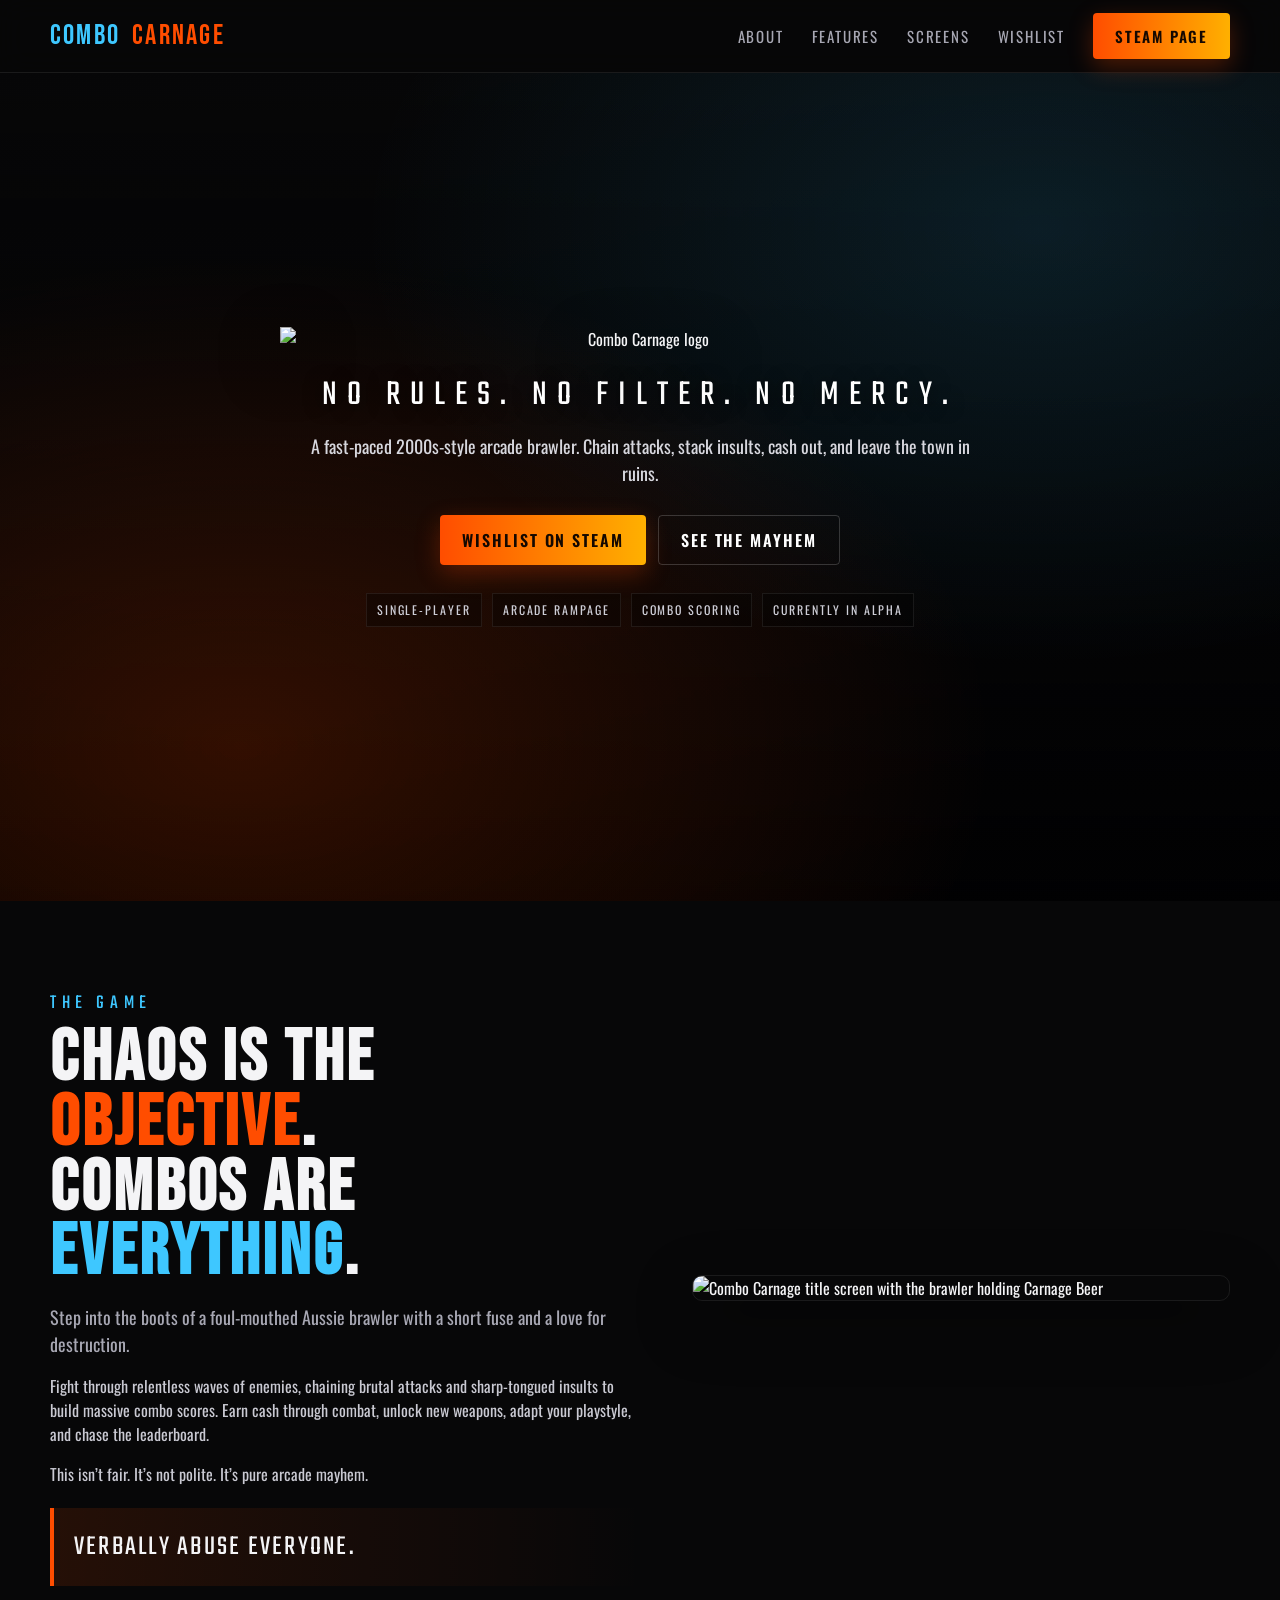
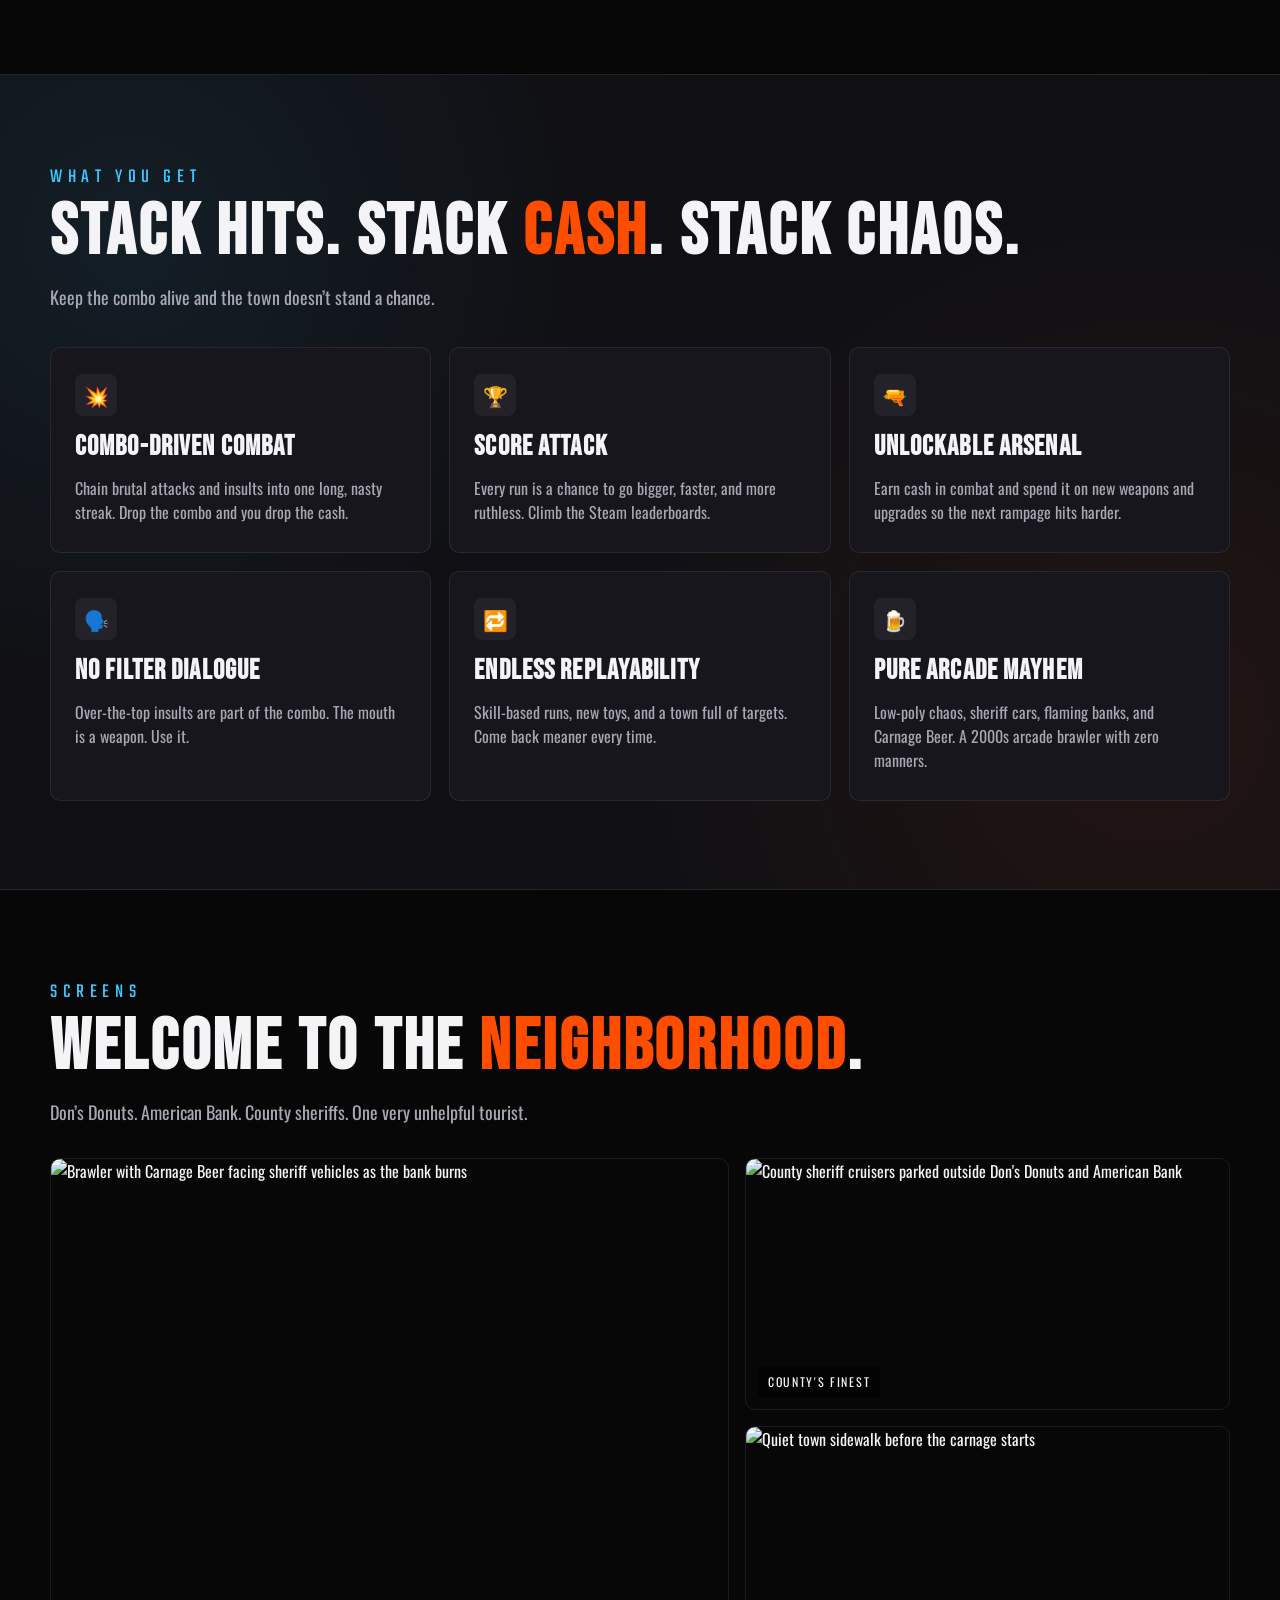
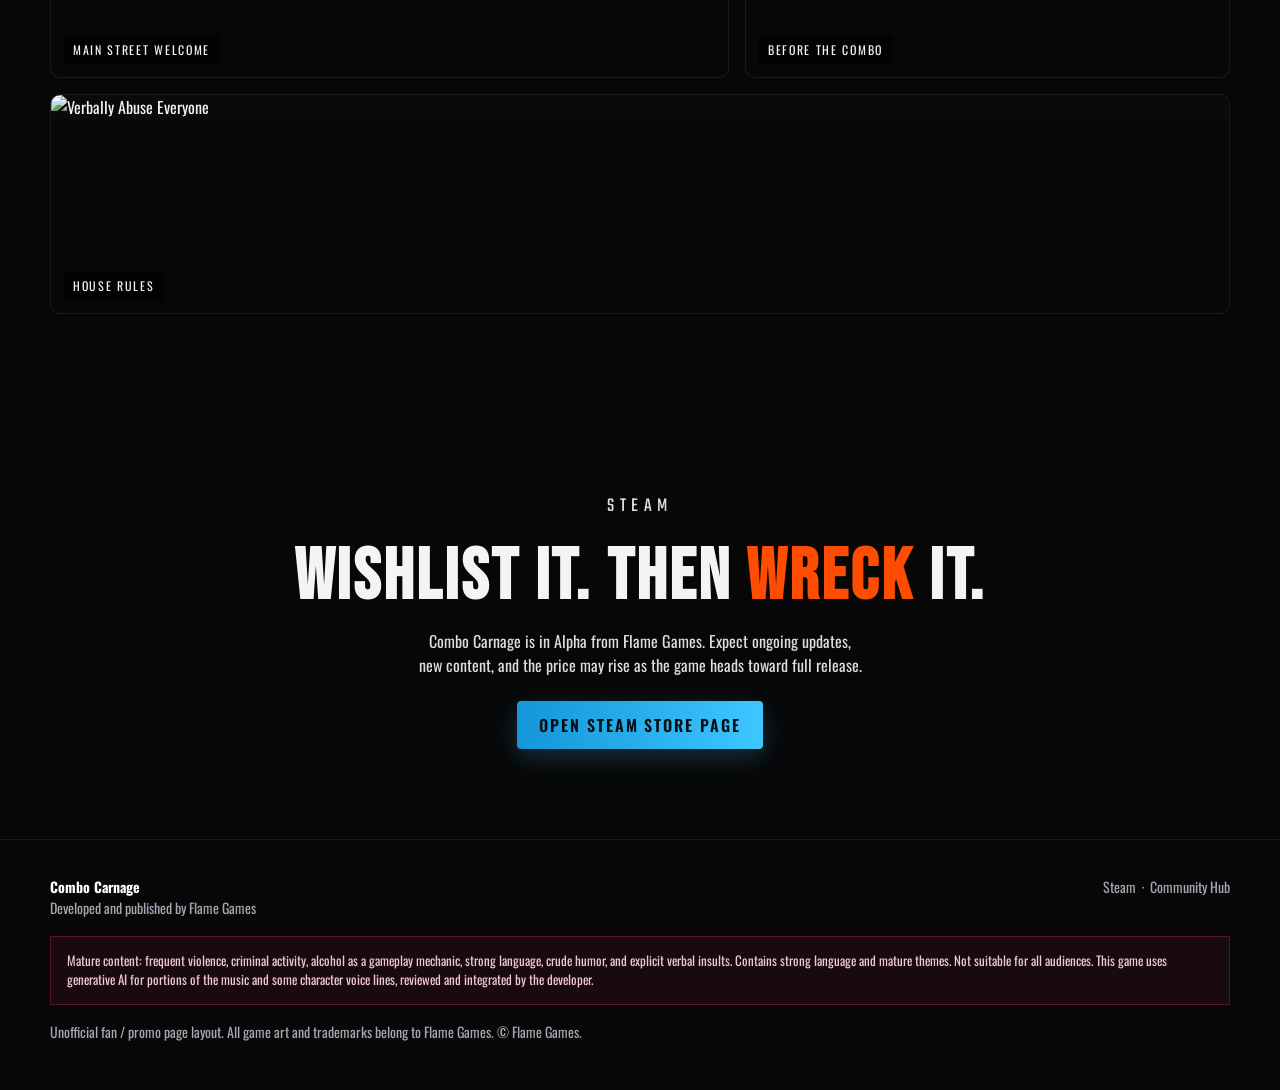
==== index.html @ 20b8515c "Rename safa.html to index.html" ====
<!DOCTYPE html>
<html lang="en">
<head>
  <meta charset="UTF-8" />
  <meta name="viewport" content="width=device-width, initial-scale=1.0" />
  <title>Combo Carnage — No Rules. No Filter. No Mercy.</title>
  <meta name="description" content="Combo Carnage is a fast-paced single-player arcade rampage. Chain brutal attacks and sharp-tongued insults, stack combos, unlock weapons, and dominate the leaderboard. Coming to Steam." />
  <link rel="icon" href="images/logo.png" />
  <link rel="preconnect" href="https://fonts.googleapis.com" />
  <link rel="preconnect" href="https://fonts.gstatic.com" crossorigin />
  <link href="https://fonts.googleapis.com/css2?family=Bebas+Neue&family=Oswald:wght@400;500;600;700&family=Teko:wght@400;500;600;700&display=swap" rel="stylesheet" />
  <style>
    :root {
      --bg: #070708;
      --bg-2: #101014;
      --panel: #16161c;
      --ice: #3ec7ff;
      --ice-2: #7adfff;
      --fire: #ff4d00;
      --fire-2: #ffb000;
      --pink: #ff2d7a;
      --text: #f4f4f6;
      --muted: #a7a7b3;
      --line: rgba(255,255,255,.08);
      --shadow: 0 20px 60px rgba(0,0,0,.45);
    }

    * { box-sizing: border-box; margin: 0; padding: 0; }
    html { scroll-behavior: smooth; }
    body {
      font-family: "Oswald", system-ui, sans-serif;
      background: var(--bg);
      color: var(--text);
      line-height: 1.5;
      overflow-x: hidden;
    }

    img { max-width: 100%; display: block; }
    a { color: inherit; text-decoration: none; }

    .wrap {
      width: min(1180px, calc(100% - 40px));
      margin: 0 auto;
    }

    /* NAV */
    header.nav {
      position: sticky;
      top: 0;
      z-index: 50;
      backdrop-filter: blur(14px);
      background: rgba(7,7,8,.72);
      border-bottom: 1px solid var(--line);
    }
    .nav-inner {
      display: flex;
      align-items: center;
      justify-content: space-between;
      height: 72px;
    }
    .brand {
      display: flex;
      align-items: center;
      gap: 12px;
      font-family: "Bebas Neue", sans-serif;
      letter-spacing: .08em;
      font-size: 28px;
    }
    .brand span.combo { color: var(--ice); }
    .brand span.carnage { color: var(--fire); }
    .nav-links {
      display: flex;
      align-items: center;
      gap: 28px;
      font-size: 15px;
      letter-spacing: .12em;
      text-transform: uppercase;
      color: var(--muted);
    }
    .nav-links a:hover { color: #fff; }
    .btn {
      display: inline-flex;
      align-items: center;
      justify-content: center;
      gap: 8px;
      padding: 12px 22px;
      border: 0;
      cursor: pointer;
      font-family: "Oswald", sans-serif;
      font-weight: 600;
      letter-spacing: .12em;
      text-transform: uppercase;
      border-radius: 4px;
      transition: transform .15s ease, filter .15s ease, box-shadow .15s ease;
    }
    .btn:hover { transform: translateY(-1px); filter: brightness(1.08); }
    .btn-fire {
      background: linear-gradient(90deg, var(--fire), var(--fire-2));
      color: #140800;
      box-shadow: 0 8px 24px rgba(255,77,0,.28);
    }
    .btn-ice {
      background: linear-gradient(90deg, #1496d8, var(--ice));
      color: #031018;
      box-shadow: 0 8px 24px rgba(62,199,255,.22);
    }
    .btn-ghost {
      background: transparent;
      color: #fff;
      border: 1px solid rgba(255,255,255,.18);
    }

    /* HERO */
    .hero {
      position: relative;
      min-height: calc(100vh - 72px);
      display: grid;
      place-items: center;
      overflow: hidden;
    }
    .hero-bg {
      position: absolute;
      inset: 0;
      background:
        linear-gradient(180deg, rgba(7,7,8,.15) 0%, rgba(7,7,8,.55) 55%, #070708 100%),
        url("images/hero-action.jpg") center/cover no-repeat;
      filter: saturate(1.05) contrast(1.05);
      transform: scale(1.04);
    }
    .hero-bg::after {
      content: "";
      position: absolute;
      inset: 0;
      background:
        radial-gradient(ellipse at 20% 80%, rgba(255,77,0,.18), transparent 50%),
        radial-gradient(ellipse at 80% 20%, rgba(62,199,255,.12), transparent 45%);
    }
    .hero-content {
      position: relative;
      z-index: 2;
      text-align: center;
      padding: 80px 0 100px;
    }
    .logo {
      width: min(720px, 92vw);
      margin: 0 auto 18px;
      filter: drop-shadow(0 18px 30px rgba(0,0,0,.65));
    }
    .tagline {
      font-family: "Teko", sans-serif;
      font-size: clamp(22px, 3.4vw, 36px);
      letter-spacing: .28em;
      text-transform: uppercase;
      color: #fff;
      text-shadow: 0 2px 18px rgba(0,0,0,.7);
      margin-bottom: 10px;
    }
    .sub {
      color: #d7d7de;
      max-width: 680px;
      margin: 0 auto 28px;
      font-size: 18px;
    }
    .hero-cta { display: flex; justify-content: center; gap: 12px; flex-wrap: wrap; }
    .badge-row {
      margin-top: 28px;
      display: flex;
      justify-content: center;
      gap: 10px;
      flex-wrap: wrap;
    }
    .badge {
      font-size: 12px;
      letter-spacing: .16em;
      text-transform: uppercase;
      padding: 7px 10px;
      border: 1px solid var(--line);
      background: rgba(0,0,0,.35);
      color: #cfcfd8;
    }

    /* SECTIONS */
    section { padding: 88px 0; }
    .kicker {
      font-family: "Teko", sans-serif;
      letter-spacing: .28em;
      text-transform: uppercase;
      color: var(--ice);
      font-size: 20px;
      margin-bottom: 8px;
    }
    h2 {
      font-family: "Bebas Neue", sans-serif;
      font-size: clamp(40px, 6vw, 72px);
      line-height: .9;
      letter-spacing: .04em;
      margin-bottom: 18px;
    }
    h2 .fire { color: var(--fire); }
    h2 .ice { color: var(--ice); }
    p.lead { color: var(--muted); max-width: 62ch; font-size: 18px; }

    .about-grid {
      display: grid;
      grid-template-columns: 1.05fr .95fr;
      gap: 48px;
      align-items: center;
    }
    .about-copy p + p { margin-top: 16px; color: #c9c9d2; }
    .quote {
      margin-top: 22px;
      padding: 18px 20px;
      border-left: 4px solid var(--fire);
      background: linear-gradient(90deg, rgba(255,77,0,.12), transparent);
      font-family: "Teko", sans-serif;
      font-size: 28px;
      letter-spacing: .08em;
      text-transform: uppercase;
    }
    .shot {
      border-radius: 10px;
      overflow: hidden;
      box-shadow: var(--shadow);
      border: 1px solid var(--line);
    }
    .shot img { width: 100%; height: 100%; object-fit: cover; }

    .features {
      background:
        radial-gradient(circle at 10% 20%, rgba(62,199,255,.08), transparent 35%),
        radial-gradient(circle at 90% 80%, rgba(255,77,0,.08), transparent 40%),
        var(--bg-2);
      border-top: 1px solid var(--line);
      border-bottom: 1px solid var(--line);
    }
    .feat-grid {
      display: grid;
      grid-template-columns: repeat(3, 1fr);
      gap: 18px;
      margin-top: 36px;
    }
    .card {
      background: var(--panel);
      border: 1px solid var(--line);
      padding: 26px 24px 28px;
      border-radius: 10px;
      min-height: 190px;
    }
    .card h3 {
      font-family: "Bebas Neue", sans-serif;
      font-size: 28px;
      letter-spacing: .04em;
      margin: 10px 0 8px;
    }
    .card p { color: var(--muted); }
    .icon {
      width: 42px; height: 42px;
      display: grid; place-items: center;
      border-radius: 8px;
      font-size: 20px;
      background: rgba(255,255,255,.05);
    }

    .gallery-grid {
      display: grid;
      grid-template-columns: 1.4fr 1fr;
      grid-template-rows: auto auto;
      gap: 16px;
      margin-top: 32px;
    }
    .g-item {
      position: relative;
      overflow: hidden;
      border-radius: 10px;
      border: 1px solid var(--line);
      cursor: zoom-in;
      min-height: 240px;
    }
    .g-item img {
      width: 100%; height: 100%;
      object-fit: cover;
      transition: transform .45s ease;
    }
    .g-item:hover img { transform: scale(1.05); }
    .g-item.wide { grid-column: 1 / 2; grid-row: 1 / 3; min-height: 520px; }
    .caption {
      position: absolute;
      left: 12px; bottom: 12px;
      background: rgba(0,0,0,.62);
      padding: 6px 10px;
      font-size: 12px;
      letter-spacing: .14em;
      text-transform: uppercase;
    }

    .cta-band {
      position: relative;
      overflow: hidden;
      padding: 90px 0;
      background:
        linear-gradient(180deg, rgba(7,7,8,.55), rgba(7,7,8,.82)),
        url("images/hero-menu.jpg") center 30%/cover no-repeat;
    }
    .cta-inner { text-align: center; }
    .cta-inner p { color: #ddd; margin: 0 auto 24px; max-width: 56ch; }

    footer {
      padding: 36px 0 48px;
      border-top: 1px solid var(--line);
      color: var(--muted);
      font-size: 14px;
    }
    .foot {
      display: flex;
      justify-content: space-between;
      gap: 24px;
      flex-wrap: wrap;
    }
    .warn {
      margin-top: 18px;
      padding: 14px 16px;
      border: 1px solid rgba(255,45,122,.28);
      background: rgba(255,45,122,.07);
      color: #efc8d8;
      font-size: 13px;
    }

    /* Lightbox */
    .lb {
      position: fixed; inset: 0; z-index: 100;
      background: rgba(0,0,0,.88);
      display: none;
      place-items: center;
      padding: 24px;
    }
    .lb.open { display: grid; }
    .lb img { max-width: min(1200px, 92vw); max-height: 88vh; border-radius: 8px; }
    .lb-close {
      position: absolute; top: 16px; right: 20px;
      background: none; border: 0; color: #fff; font-size: 32px; cursor: pointer;
    }

    .mobile-toggle { display: none; background: none; border: 0; color: #fff; font-size: 26px; }

    @media (max-width: 900px) {
      .about-grid, .feat-grid, .gallery-grid { grid-template-columns: 1fr; }
      .g-item.wide { grid-column: auto; grid-row: auto; min-height: 280px; }
      .nav-links { display: none; }
      .nav-links.open {
        display: flex;
        flex-direction: column;
        position: absolute;
        top: 72px; left: 0; right: 0;
        background: #0c0c10;
        padding: 20px;
        border-bottom: 1px solid var(--line);
      }
      .mobile-toggle { display: block; }
      .hero-content { padding-top: 48px; }
    }
  </style>
</head>
<body>
  <header class="nav">
    <div class="wrap nav-inner">
      <a class="brand" href="#top">
        <span class="combo">COMBO</span>
        <span class="carnage">CARNAGE</span>
      </a>
      <button class="mobile-toggle" aria-label="Menu" onclick="document.getElementById('links').classList.toggle('open')">☰</button>
      <nav id="links" class="nav-links">
        <a href="#about">About</a>
        <a href="#features">Features</a>
        <a href="#gallery">Screens</a>
        <a href="#play">Wishlist</a>
        <a class="btn btn-fire" href="https://store.steampowered.com/app/4696710/Combo_Carnage/" target="_blank" rel="noopener">Steam Page</a>
      </nav>
    </div>
  </header>

  <main id="top">
    <section class="hero">
      <div class="hero-bg" aria-hidden="true"></div>
      <div class="hero-content wrap">
        <img class="logo" src="images/logo.png" alt="Combo Carnage logo" />
        <p class="tagline">No Rules. No Filter. No Mercy.</p>
        <p class="sub">A fast-paced 2000s-style arcade brawler. Chain attacks, stack insults, cash out, and leave the town in ruins.</p>
        <div class="hero-cta">
          <a class="btn btn-fire" href="https://store.steampowered.com/app/4696710/Combo_Carnage/" target="_blank" rel="noopener">Wishlist on Steam</a>
          <a class="btn btn-ghost" href="#about">See the Mayhem</a>
        </div>
        <div class="badge-row">
          <span class="badge">Single-Player</span>
          <span class="badge">Arcade Rampage</span>
          <span class="badge">Combo Scoring</span>
          <span class="badge">Currently in Alpha</span>
        </div>
      </div>
    </section>

    <section id="about">
      <div class="wrap about-grid">
        <div class="about-copy">
          <p class="kicker">The Game</p>
          <h2>Chaos is the <span class="fire">objective</span>.<br>Combos are <span class="ice">everything</span>.</h2>
          <p class="lead">Step into the boots of a foul-mouthed Aussie brawler with a short fuse and a love for destruction.</p>
          <p>Fight through relentless waves of enemies, chaining brutal attacks and sharp-tongued insults to build massive combo scores. Earn cash through combat, unlock new weapons, adapt your playstyle, and chase the leaderboard.</p>
          <p>This isn’t fair. It’s not polite. It’s pure arcade mayhem.</p>
          <div class="quote">Verbally abuse everyone.</div>
        </div>
        <figure class="shot">
          <img src="images/hero-menu.jpg" alt="Combo Carnage title screen with the brawler holding Carnage Beer" />
        </figure>
      </div>
    </section>

    <section class="features" id="features">
      <div class="wrap">
        <p class="kicker">What you get</p>
        <h2>Stack hits. Stack <span class="fire">cash</span>. Stack chaos.</h2>
        <p class="lead">Keep the combo alive and the town doesn’t stand a chance.</p>
        <div class="feat-grid">
          <article class="card">
            <div class="icon">💥</div>
            <h3>Combo-Driven Combat</h3>
            <p>Chain brutal attacks and insults into one long, nasty streak. Drop the combo and you drop the cash.</p>
          </article>
          <article class="card">
            <div class="icon">🏆</div>
            <h3>Score Attack</h3>
            <p>Every run is a chance to go bigger, faster, and more ruthless. Climb the Steam leaderboards.</p>
          </article>
          <article class="card">
            <div class="icon">🔫</div>
            <h3>Unlockable Arsenal</h3>
            <p>Earn cash in combat and spend it on new weapons and upgrades so the next rampage hits harder.</p>
          </article>
          <article class="card">
            <div class="icon">🗣️</div>
            <h3>No Filter Dialogue</h3>
            <p>Over-the-top insults are part of the combo. The mouth is a weapon. Use it.</p>
          </article>
          <article class="card">
            <div class="icon">🔁</div>
            <h3>Endless Replayability</h3>
            <p>Skill-based runs, new toys, and a town full of targets. Come back meaner every time.</p>
          </article>
          <article class="card">
            <div class="icon">🍺</div>
            <h3>Pure Arcade Mayhem</h3>
            <p>Low-poly chaos, sheriff cars, flaming banks, and Carnage Beer. A 2000s arcade brawler with zero manners.</p>
          </article>
        </div>
      </div>
    </section>

    <section id="gallery">
      <div class="wrap">
        <p class="kicker">Screens</p>
        <h2>Welcome to the <span class="fire">neighborhood</span>.</h2>
        <p class="lead">Don’s Donuts. American Bank. County sheriffs. One very unhelpful tourist.</p>
        <div class="gallery-grid">
          <figure class="g-item wide" data-full="images/hero-action.jpg">
            <img src="images/hero-action.jpg" alt="Brawler with Carnage Beer facing sheriff vehicles as the bank burns" />
            <figcaption class="caption">Main street welcome</figcaption>
          </figure>
          <figure class="g-item" data-full="images/town-sheriffs.jpg">
            <img src="images/town-sheriffs.jpg" alt="County sheriff cruisers parked outside Don's Donuts and American Bank" />
            <figcaption class="caption">County's finest</figcaption>
          </figure>
          <figure class="g-item" data-full="images/street.jpg">
            <img src="images/street.jpg" alt="Quiet town sidewalk before the carnage starts" />
            <figcaption class="caption">Before the combo</figcaption>
          </figure>
        </div>
        <figure class="g-item" data-full="images/verbally-abuse.png" style="margin-top:16px;min-height:220px">
          <img src="images/verbally-abuse.png" alt="Verbally Abuse Everyone" style="object-fit:contain;background:#0a0a0c" />
          <figcaption class="caption">House rules</figcaption>
        </figure>
      </div>
    </section>

    <section class="cta-band" id="play">
      <div class="wrap cta-inner">
        <p class="kicker">Steam</p>
        <h2>Wishlist it. Then <span class="fire">wreck</span> it.</h2>
        <p>Combo Carnage is in Alpha from Flame Games. Expect ongoing updates, new content, and the price may rise as the game heads toward full release.</p>
        <a class="btn btn-ice" href="https://store.steampowered.com/app/4696710/Combo_Carnage/" target="_blank" rel="noopener">Open Steam Store Page</a>
      </div>
    </section>
  </main>

  <footer>
    <div class="wrap">
      <div class="foot">
        <div>
          <strong style="color:#fff">Combo Carnage</strong><br />
          Developed and published by Flame Games
        </div>
        <div>
          <a href="https://store.steampowered.com/app/4696710/Combo_Carnage/" target="_blank" rel="noopener">Steam</a>
          &nbsp;·&nbsp;
          <a href="https://steamcommunity.com/app/4696710" target="_blank" rel="noopener">Community Hub</a>
        </div>
      </div>
      <div class="warn">
        Mature content: frequent violence, criminal activity, alcohol as a gameplay mechanic, strong language, crude humor, and explicit verbal insults. Contains strong language and mature themes. Not suitable for all audiences. This game uses generative AI for portions of the music and some character voice lines, reviewed and integrated by the developer.
      </div>
      <p style="margin-top:16px">Unofficial fan / promo page layout. All game art and trademarks belong to Flame Games. © Flame Games.</p>
    </div>
  </footer>

  <div class="lb" id="lb" onclick="if(event.target.id==='lb')closeLb()">
    <button class="lb-close" onclick="closeLb()" aria-label="Close">×</button>
    <img id="lb-img" alt="Screenshot enlarged" />
  </div>

  <script>
    const lb = document.getElementById("lb");
    const lbImg = document.getElementById("lb-img");
    document.querySelectorAll(".g-item").forEach((el) => {
      el.addEventListener("click", () => {
        lbImg.src = el.dataset.full;
        lb.classList.add("open");
      });
    });
    function closeLb() { lb.classList.remove("open"); lbImg.src = ""; }
    document.addEventListener("keydown", (e) => { if (e.key === "Escape") closeLb(); });
  </script>
</body>
</html>
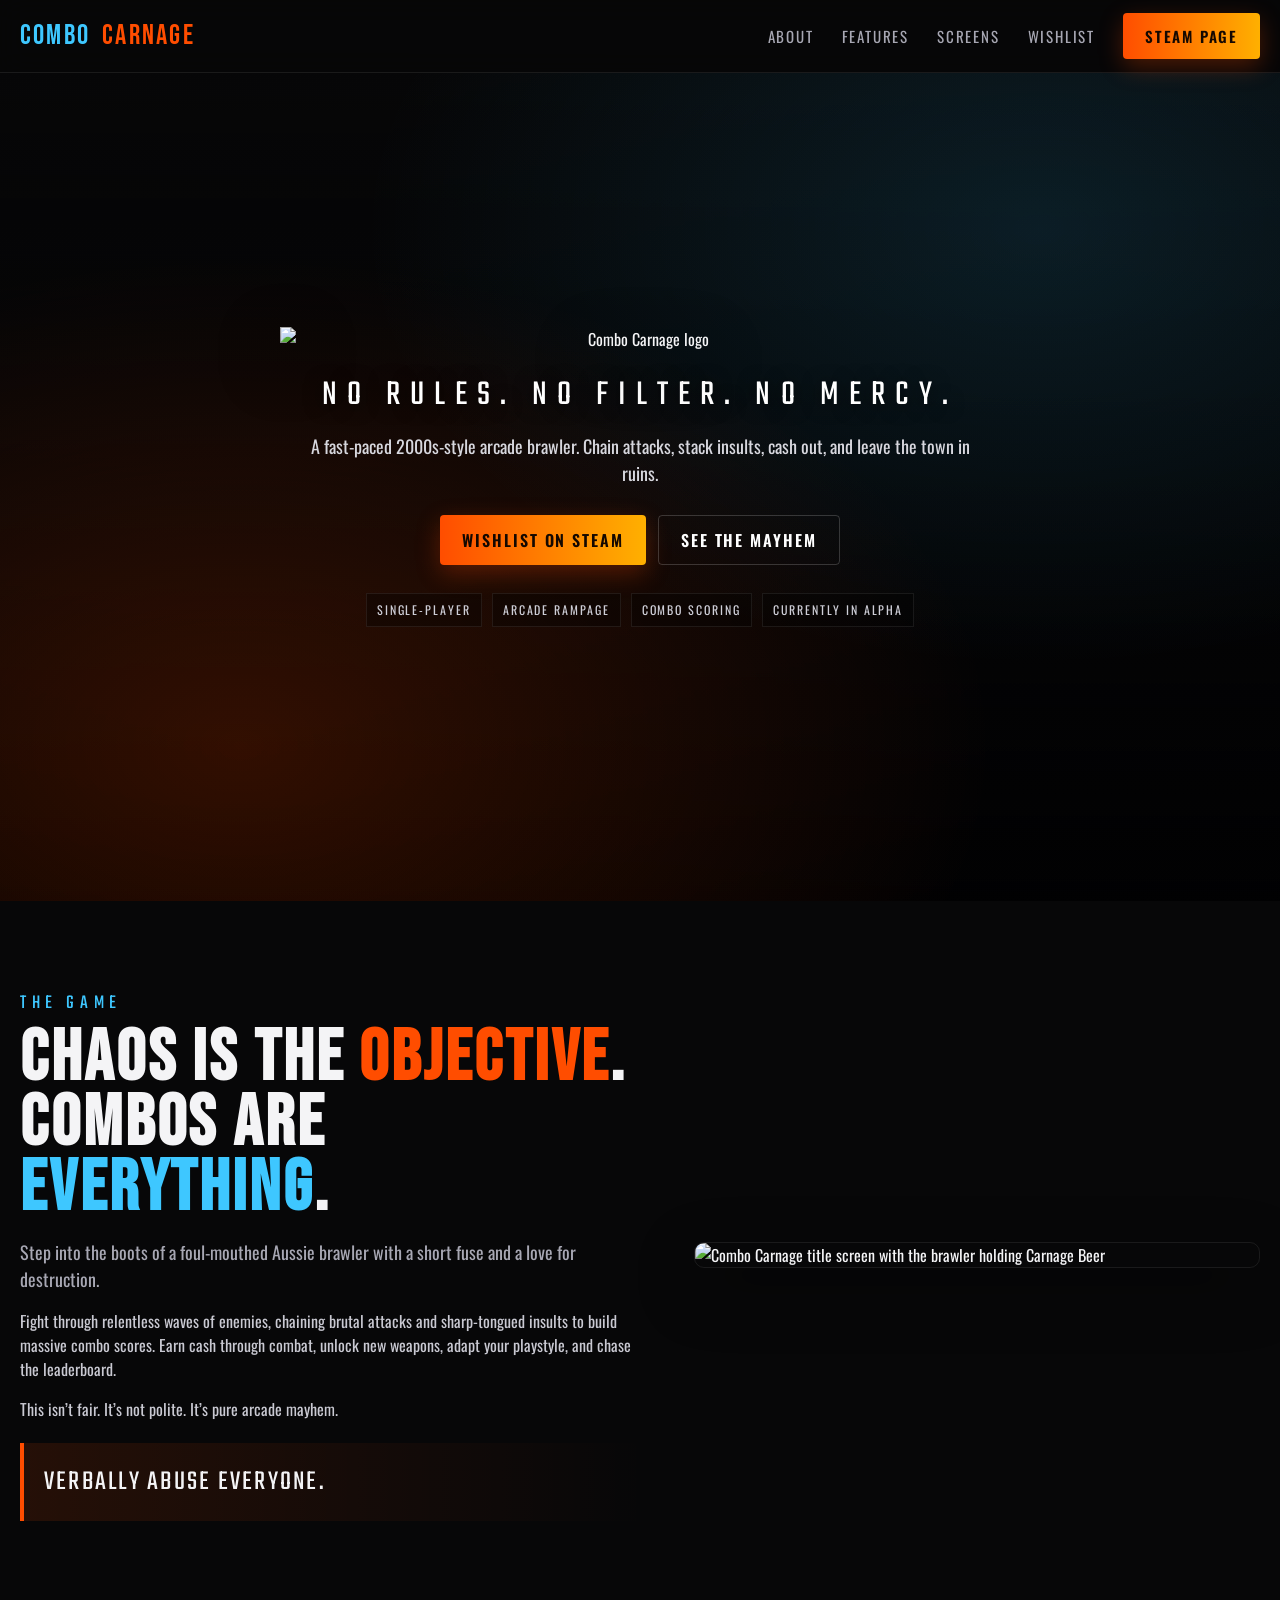
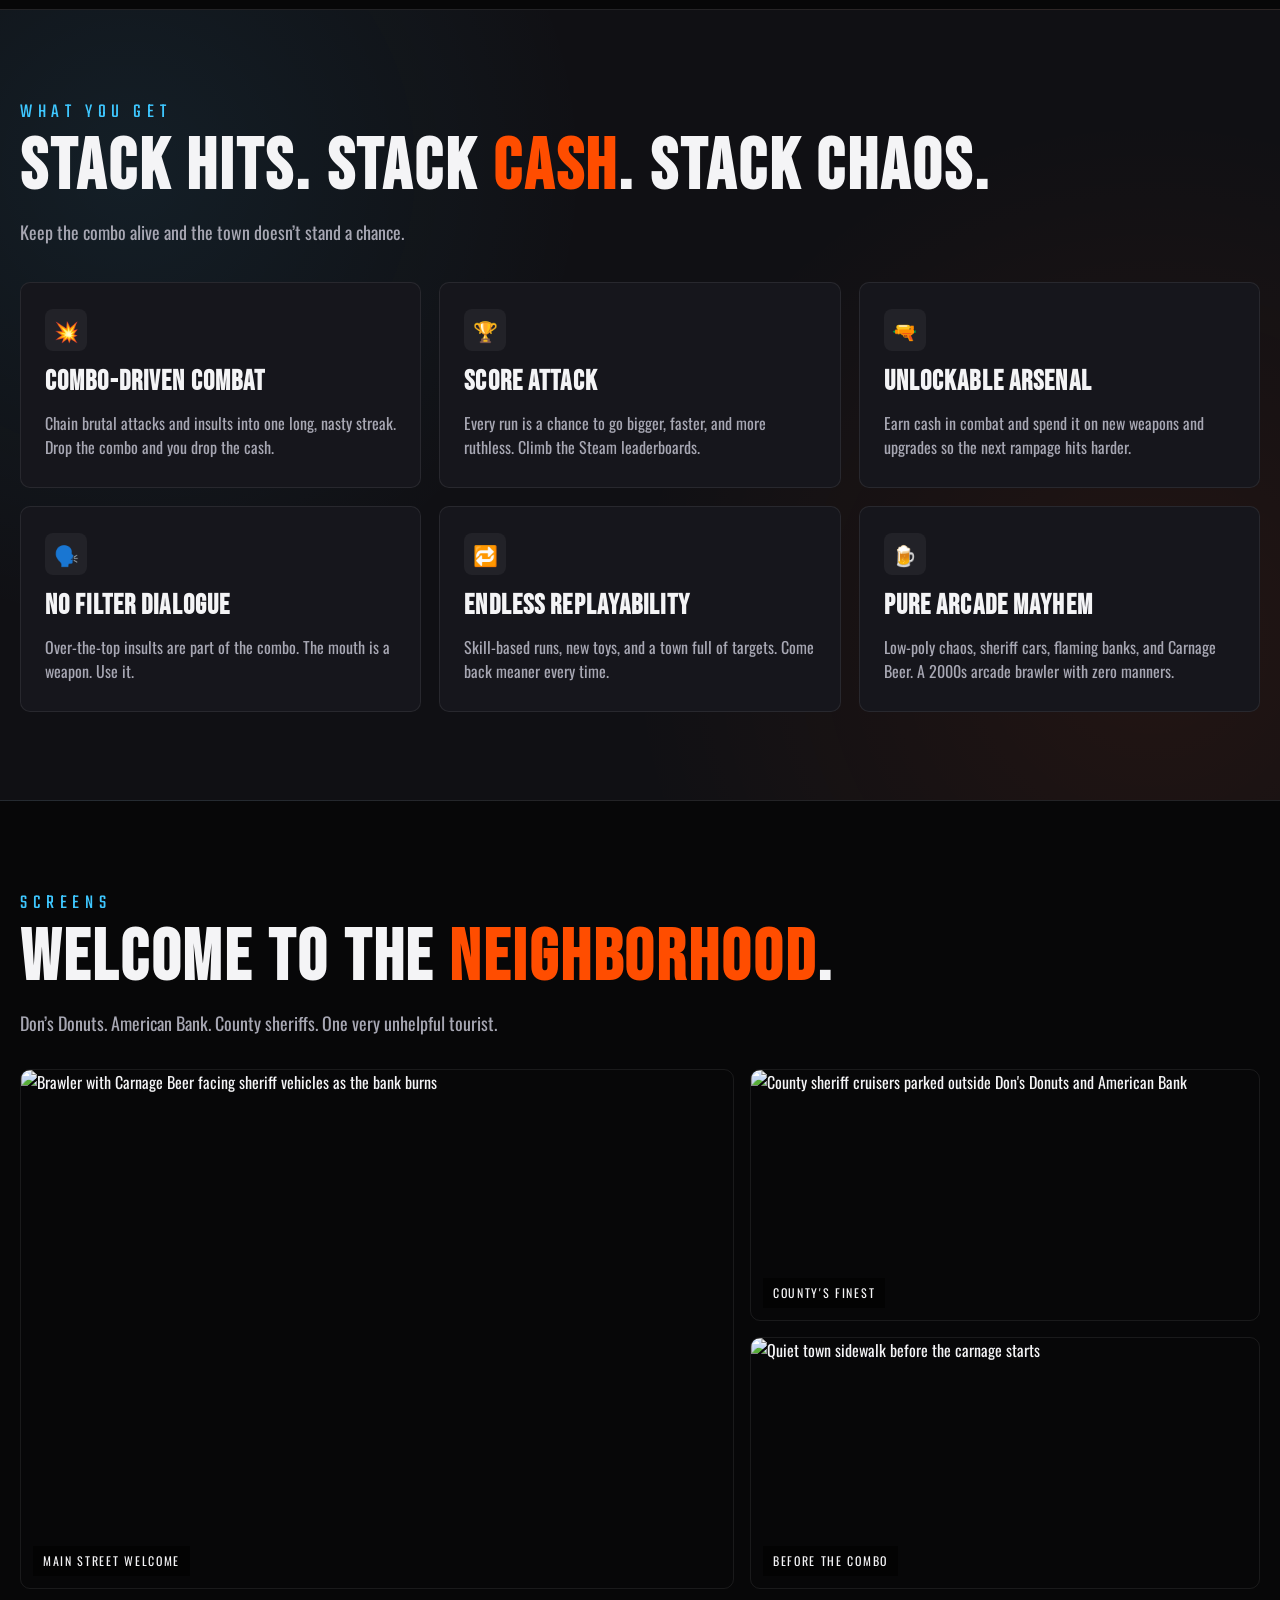
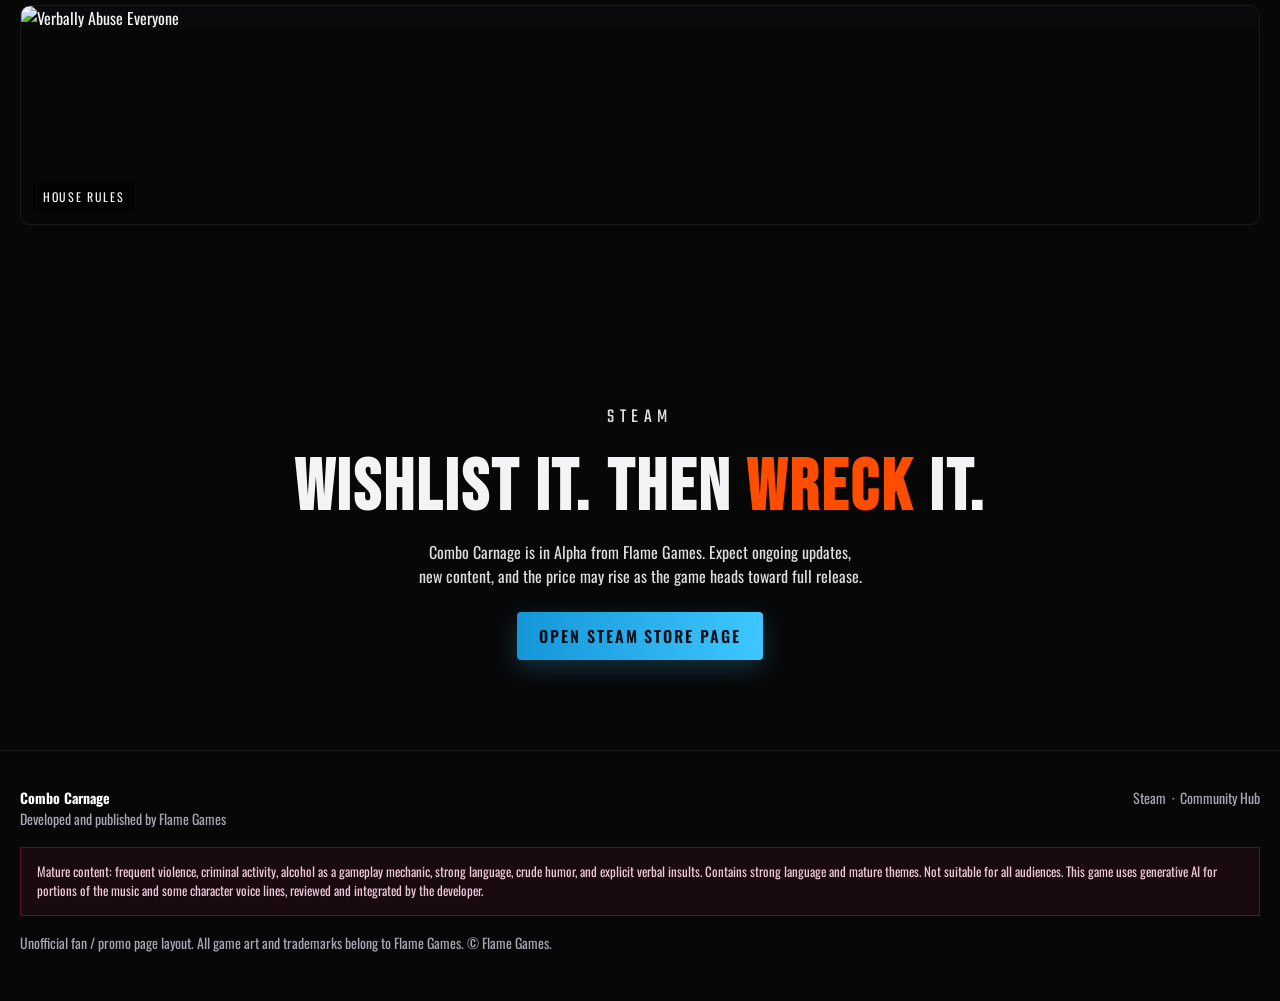
==== commit d1a83377: "Update index.html" ====
--- a/index.html
+++ b/index.html
@@ -39,7 +39,7 @@
     a { color: inherit; text-decoration: none; }
 
     .wrap {
-      width: min(1180px, calc(100% - 40px));
+      width: min(1900px, calc(100% - 40px));
       margin: 0 auto;
     }
 
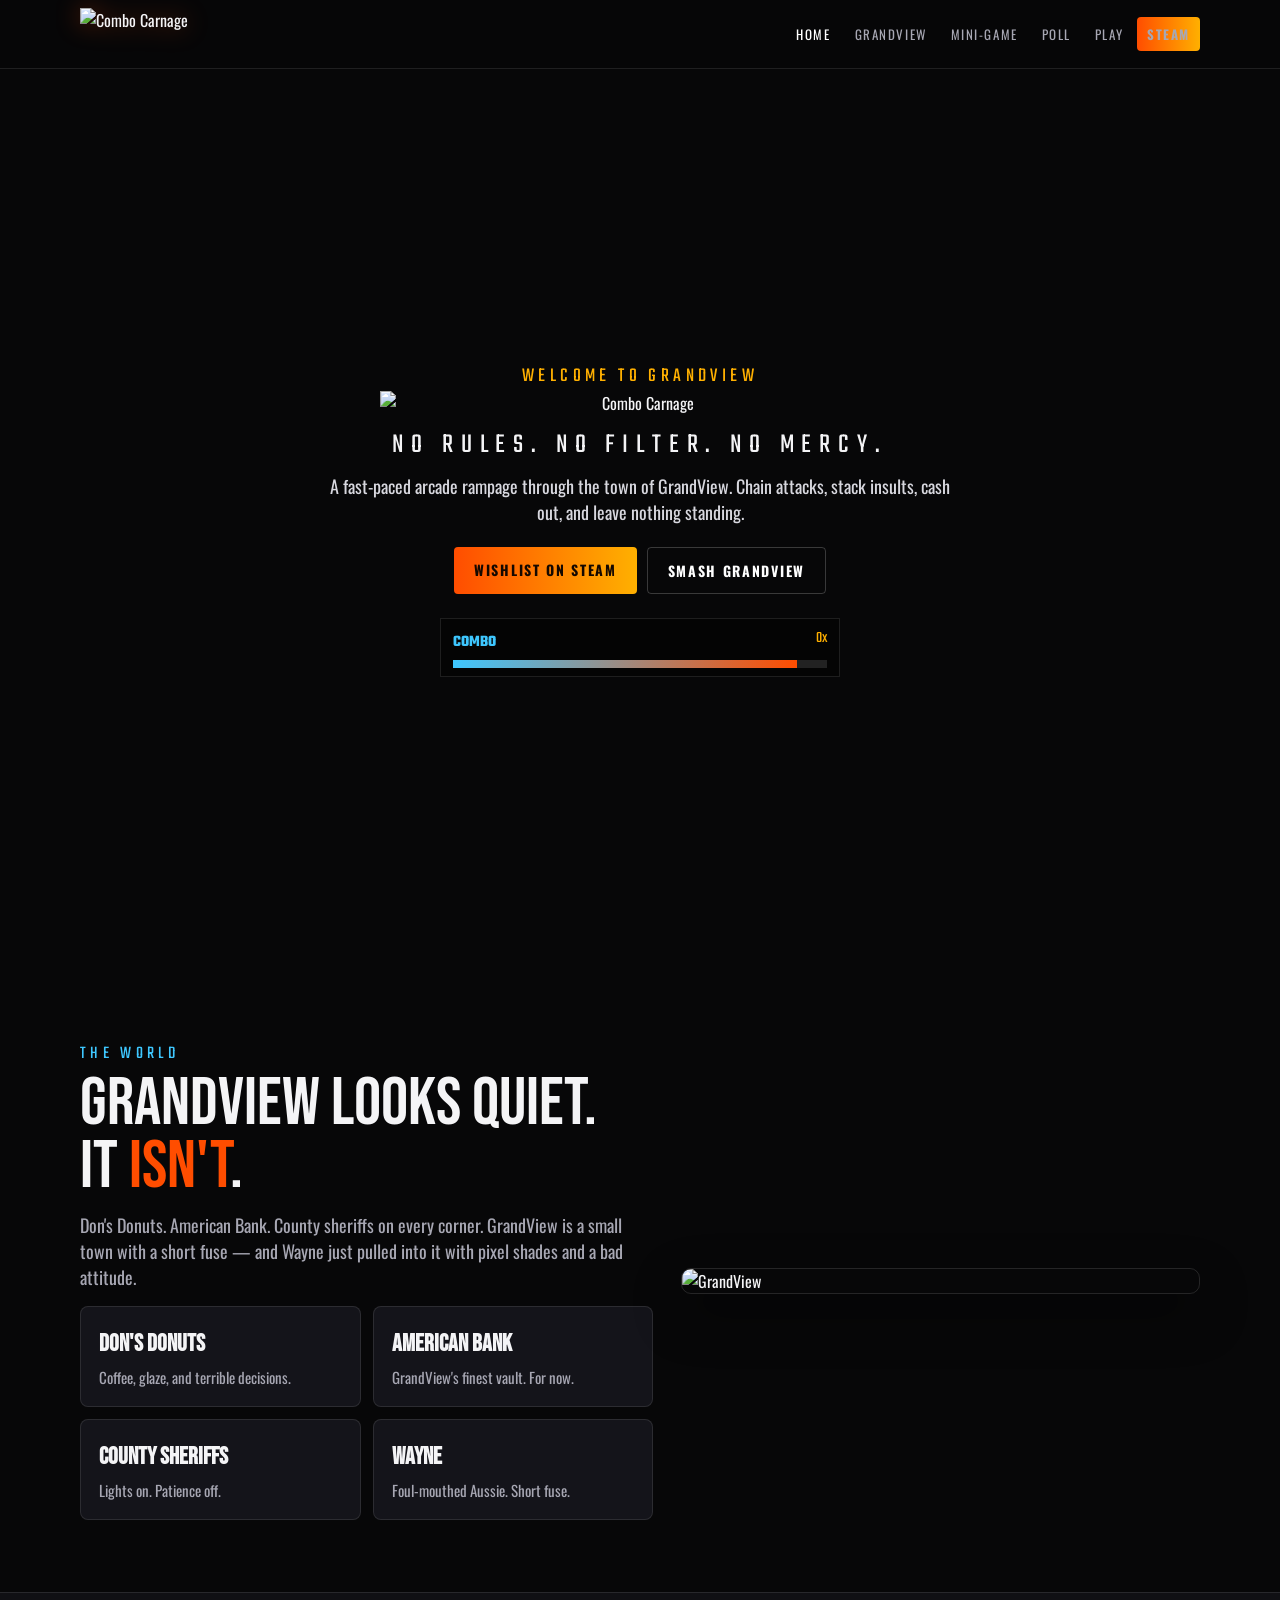
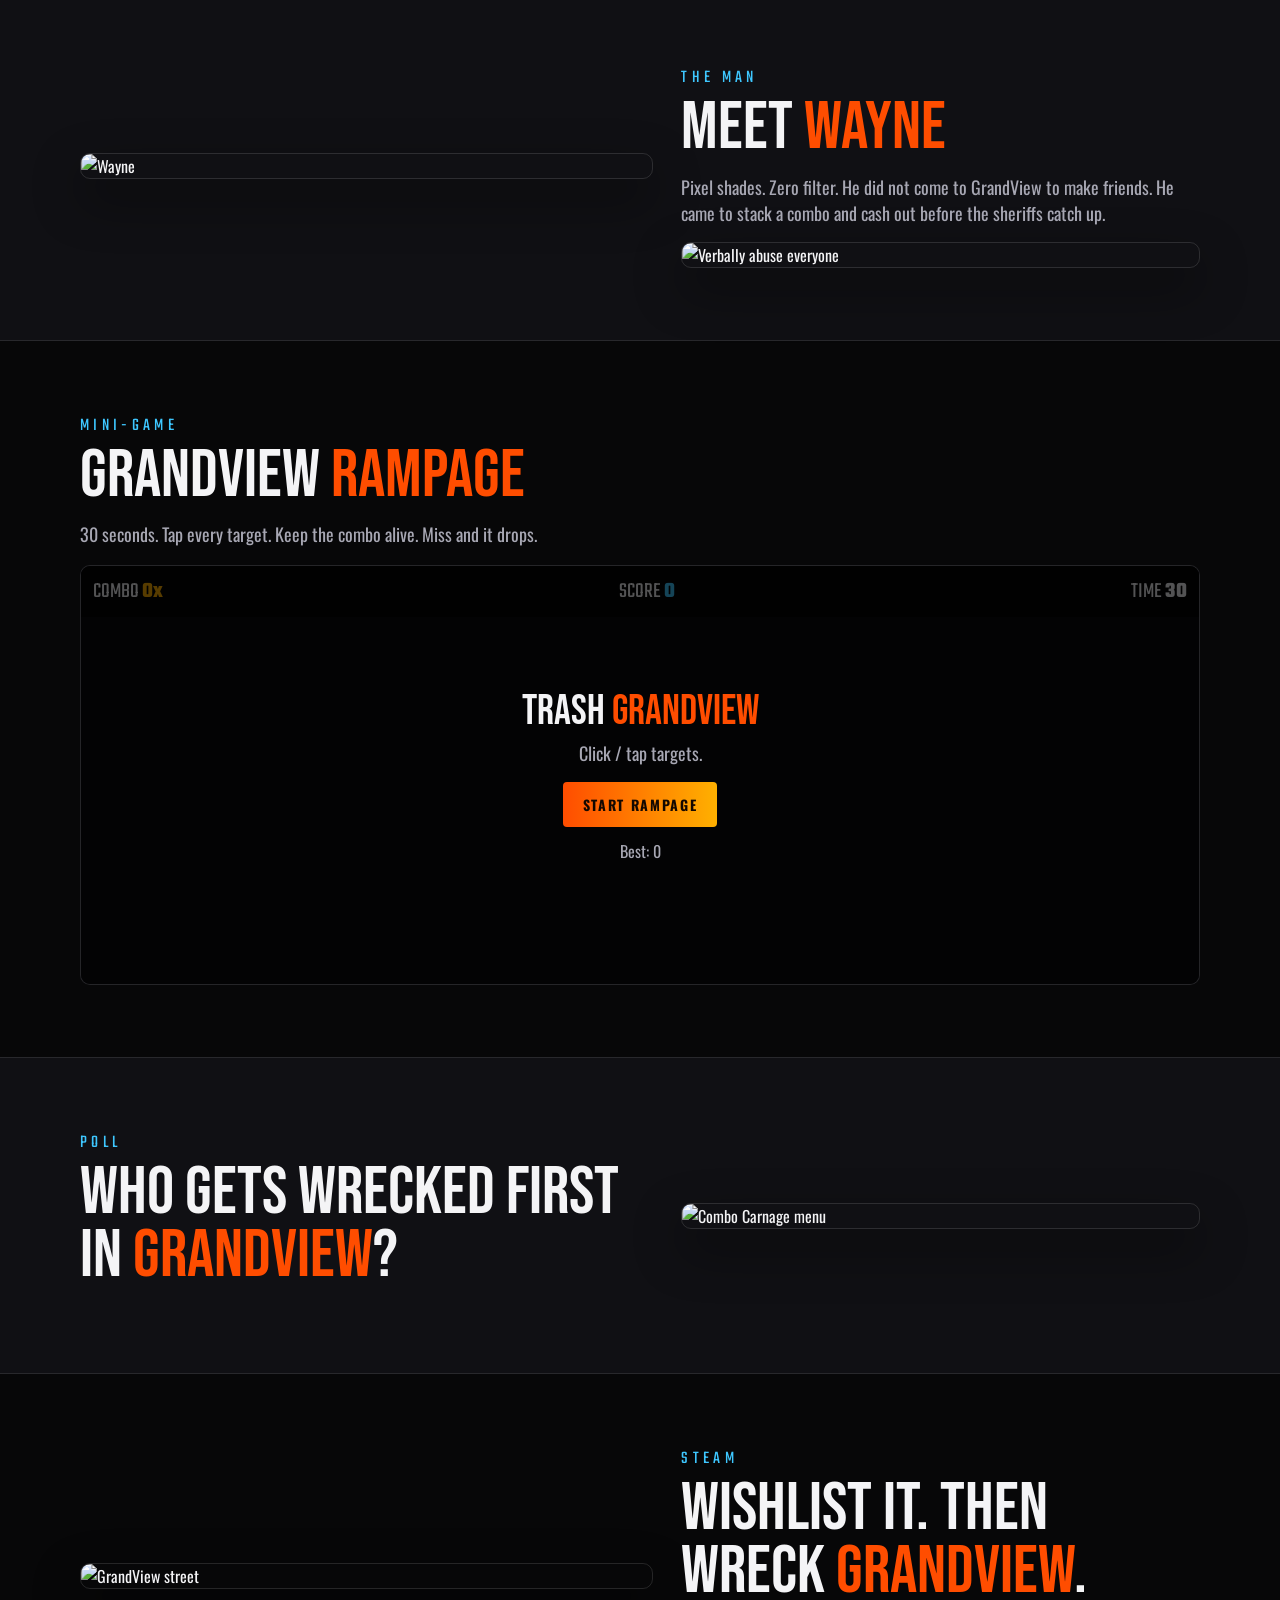
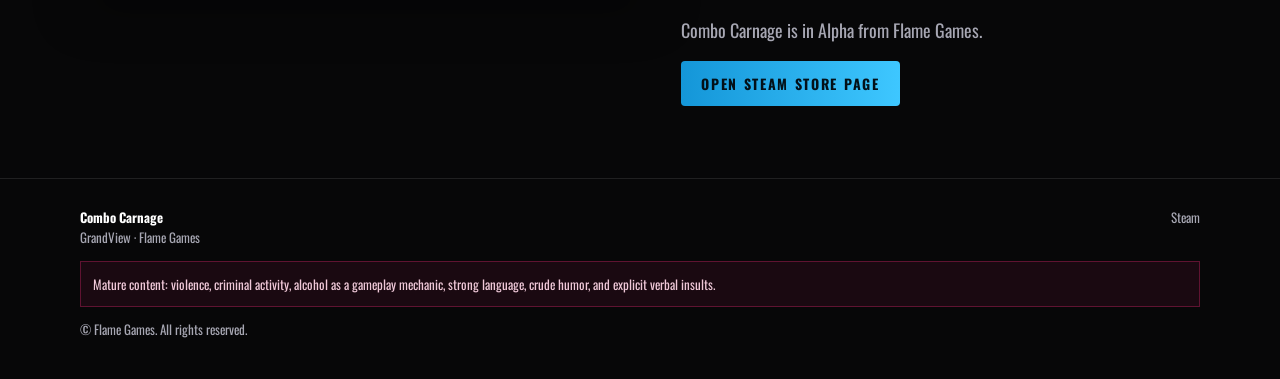
==== commit b01713b5: "Update index.html" ====
--- a/index.html
+++ b/index.html
@@ -1,531 +1,217 @@
 <!DOCTYPE html>
 <html lang="en">
 <head>
-  <meta charset="UTF-8" />
-  <meta name="viewport" content="width=device-width, initial-scale=1.0" />
-  <title>Combo Carnage — No Rules. No Filter. No Mercy.</title>
-  <meta name="description" content="Combo Carnage is a fast-paced single-player arcade rampage. Chain brutal attacks and sharp-tongued insults, stack combos, unlock weapons, and dominate the leaderboard. Coming to Steam." />
-  <link rel="icon" href="images/logo.png" />
-  <link rel="preconnect" href="https://fonts.googleapis.com" />
-  <link rel="preconnect" href="https://fonts.gstatic.com" crossorigin />
-  <link href="https://fonts.googleapis.com/css2?family=Bebas+Neue&family=Oswald:wght@400;500;600;700&family=Teko:wght@400;500;600;700&display=swap" rel="stylesheet" />
-  <style>
-    :root {
-      --bg: #070708;
-      --bg-2: #101014;
-      --panel: #16161c;
-      --ice: #3ec7ff;
-      --ice-2: #7adfff;
-      --fire: #ff4d00;
-      --fire-2: #ffb000;
-      --pink: #ff2d7a;
-      --text: #f4f4f6;
-      --muted: #a7a7b3;
-      --line: rgba(255,255,255,.08);
-      --shadow: 0 20px 60px rgba(0,0,0,.45);
-    }
-
-    * { box-sizing: border-box; margin: 0; padding: 0; }
-    html { scroll-behavior: smooth; }
-    body {
-      font-family: "Oswald", system-ui, sans-serif;
-      background: var(--bg);
-      color: var(--text);
-      line-height: 1.5;
-      overflow-x: hidden;
-    }
-
-    img { max-width: 100%; display: block; }
-    a { color: inherit; text-decoration: none; }
-
-    .wrap {
-      width: min(1900px, calc(100% - 40px));
-      margin: 0 auto;
-    }
-
-    /* NAV */
-    header.nav {
-      position: sticky;
-      top: 0;
-      z-index: 50;
-      backdrop-filter: blur(14px);
-      background: rgba(7,7,8,.72);
-      border-bottom: 1px solid var(--line);
-    }
-    .nav-inner {
-      display: flex;
-      align-items: center;
-      justify-content: space-between;
-      height: 72px;
-    }
-    .brand {
-      display: flex;
-      align-items: center;
-      gap: 12px;
-      font-family: "Bebas Neue", sans-serif;
-      letter-spacing: .08em;
-      font-size: 28px;
-    }
-    .brand span.combo { color: var(--ice); }
-    .brand span.carnage { color: var(--fire); }
-    .nav-links {
-      display: flex;
-      align-items: center;
-      gap: 28px;
-      font-size: 15px;
-      letter-spacing: .12em;
-      text-transform: uppercase;
-      color: var(--muted);
-    }
-    .nav-links a:hover { color: #fff; }
-    .btn {
-      display: inline-flex;
-      align-items: center;
-      justify-content: center;
-      gap: 8px;
-      padding: 12px 22px;
-      border: 0;
-      cursor: pointer;
-      font-family: "Oswald", sans-serif;
-      font-weight: 600;
-      letter-spacing: .12em;
-      text-transform: uppercase;
-      border-radius: 4px;
-      transition: transform .15s ease, filter .15s ease, box-shadow .15s ease;
-    }
-    .btn:hover { transform: translateY(-1px); filter: brightness(1.08); }
-    .btn-fire {
-      background: linear-gradient(90deg, var(--fire), var(--fire-2));
-      color: #140800;
-      box-shadow: 0 8px 24px rgba(255,77,0,.28);
-    }
-    .btn-ice {
-      background: linear-gradient(90deg, #1496d8, var(--ice));
-      color: #031018;
-      box-shadow: 0 8px 24px rgba(62,199,255,.22);
-    }
-    .btn-ghost {
-      background: transparent;
-      color: #fff;
-      border: 1px solid rgba(255,255,255,.18);
-    }
-
-    /* HERO */
-    .hero {
-      position: relative;
-      min-height: calc(100vh - 72px);
-      display: grid;
-      place-items: center;
-      overflow: hidden;
-    }
-    .hero-bg {
-      position: absolute;
-      inset: 0;
-      background:
-        linear-gradient(180deg, rgba(7,7,8,.15) 0%, rgba(7,7,8,.55) 55%, #070708 100%),
-        url("images/hero-action.jpg") center/cover no-repeat;
-      filter: saturate(1.05) contrast(1.05);
-      transform: scale(1.04);
-    }
-    .hero-bg::after {
-      content: "";
-      position: absolute;
-      inset: 0;
-      background:
-        radial-gradient(ellipse at 20% 80%, rgba(255,77,0,.18), transparent 50%),
-        radial-gradient(ellipse at 80% 20%, rgba(62,199,255,.12), transparent 45%);
-    }
-    .hero-content {
-      position: relative;
-      z-index: 2;
-      text-align: center;
-      padding: 80px 0 100px;
-    }
-    .logo {
-      width: min(720px, 92vw);
-      margin: 0 auto 18px;
-      filter: drop-shadow(0 18px 30px rgba(0,0,0,.65));
-    }
-    .tagline {
-      font-family: "Teko", sans-serif;
-      font-size: clamp(22px, 3.4vw, 36px);
-      letter-spacing: .28em;
-      text-transform: uppercase;
-      color: #fff;
-      text-shadow: 0 2px 18px rgba(0,0,0,.7);
-      margin-bottom: 10px;
-    }
-    .sub {
-      color: #d7d7de;
-      max-width: 680px;
-      margin: 0 auto 28px;
-      font-size: 18px;
-    }
-    .hero-cta { display: flex; justify-content: center; gap: 12px; flex-wrap: wrap; }
-    .badge-row {
-      margin-top: 28px;
-      display: flex;
-      justify-content: center;
-      gap: 10px;
-      flex-wrap: wrap;
-    }
-    .badge {
-      font-size: 12px;
-      letter-spacing: .16em;
-      text-transform: uppercase;
-      padding: 7px 10px;
-      border: 1px solid var(--line);
-      background: rgba(0,0,0,.35);
-      color: #cfcfd8;
-    }
-
-    /* SECTIONS */
-    section { padding: 88px 0; }
-    .kicker {
-      font-family: "Teko", sans-serif;
-      letter-spacing: .28em;
-      text-transform: uppercase;
-      color: var(--ice);
-      font-size: 20px;
-      margin-bottom: 8px;
-    }
-    h2 {
-      font-family: "Bebas Neue", sans-serif;
-      font-size: clamp(40px, 6vw, 72px);
-      line-height: .9;
-      letter-spacing: .04em;
-      margin-bottom: 18px;
-    }
-    h2 .fire { color: var(--fire); }
-    h2 .ice { color: var(--ice); }
-    p.lead { color: var(--muted); max-width: 62ch; font-size: 18px; }
-
-    .about-grid {
-      display: grid;
-      grid-template-columns: 1.05fr .95fr;
-      gap: 48px;
-      align-items: center;
-    }
-    .about-copy p + p { margin-top: 16px; color: #c9c9d2; }
-    .quote {
-      margin-top: 22px;
-      padding: 18px 20px;
-      border-left: 4px solid var(--fire);
-      background: linear-gradient(90deg, rgba(255,77,0,.12), transparent);
-      font-family: "Teko", sans-serif;
-      font-size: 28px;
-      letter-spacing: .08em;
-      text-transform: uppercase;
-    }
-    .shot {
-      border-radius: 10px;
-      overflow: hidden;
-      box-shadow: var(--shadow);
-      border: 1px solid var(--line);
-    }
-    .shot img { width: 100%; height: 100%; object-fit: cover; }
-
-    .features {
-      background:
-        radial-gradient(circle at 10% 20%, rgba(62,199,255,.08), transparent 35%),
-        radial-gradient(circle at 90% 80%, rgba(255,77,0,.08), transparent 40%),
-        var(--bg-2);
-      border-top: 1px solid var(--line);
-      border-bottom: 1px solid var(--line);
-    }
-    .feat-grid {
-      display: grid;
-      grid-template-columns: repeat(3, 1fr);
-      gap: 18px;
-      margin-top: 36px;
-    }
-    .card {
-      background: var(--panel);
-      border: 1px solid var(--line);
-      padding: 26px 24px 28px;
-      border-radius: 10px;
-      min-height: 190px;
-    }
-    .card h3 {
-      font-family: "Bebas Neue", sans-serif;
-      font-size: 28px;
-      letter-spacing: .04em;
-      margin: 10px 0 8px;
-    }
-    .card p { color: var(--muted); }
-    .icon {
-      width: 42px; height: 42px;
-      display: grid; place-items: center;
-      border-radius: 8px;
-      font-size: 20px;
-      background: rgba(255,255,255,.05);
-    }
-
-    .gallery-grid {
-      display: grid;
-      grid-template-columns: 1.4fr 1fr;
-      grid-template-rows: auto auto;
-      gap: 16px;
-      margin-top: 32px;
-    }
-    .g-item {
-      position: relative;
-      overflow: hidden;
-      border-radius: 10px;
-      border: 1px solid var(--line);
-      cursor: zoom-in;
-      min-height: 240px;
-    }
-    .g-item img {
-      width: 100%; height: 100%;
-      object-fit: cover;
-      transition: transform .45s ease;
-    }
-    .g-item:hover img { transform: scale(1.05); }
-    .g-item.wide { grid-column: 1 / 2; grid-row: 1 / 3; min-height: 520px; }
-    .caption {
-      position: absolute;
-      left: 12px; bottom: 12px;
-      background: rgba(0,0,0,.62);
-      padding: 6px 10px;
-      font-size: 12px;
-      letter-spacing: .14em;
-      text-transform: uppercase;
-    }
-
-    .cta-band {
-      position: relative;
-      overflow: hidden;
-      padding: 90px 0;
-      background:
-        linear-gradient(180deg, rgba(7,7,8,.55), rgba(7,7,8,.82)),
-        url("images/hero-menu.jpg") center 30%/cover no-repeat;
-    }
-    .cta-inner { text-align: center; }
-    .cta-inner p { color: #ddd; margin: 0 auto 24px; max-width: 56ch; }
-
-    footer {
-      padding: 36px 0 48px;
-      border-top: 1px solid var(--line);
-      color: var(--muted);
-      font-size: 14px;
-    }
-    .foot {
-      display: flex;
-      justify-content: space-between;
-      gap: 24px;
-      flex-wrap: wrap;
-    }
-    .warn {
-      margin-top: 18px;
-      padding: 14px 16px;
-      border: 1px solid rgba(255,45,122,.28);
-      background: rgba(255,45,122,.07);
-      color: #efc8d8;
-      font-size: 13px;
-    }
-
-    /* Lightbox */
-    .lb {
-      position: fixed; inset: 0; z-index: 100;
-      background: rgba(0,0,0,.88);
-      display: none;
-      place-items: center;
-      padding: 24px;
-    }
-    .lb.open { display: grid; }
-    .lb img { max-width: min(1200px, 92vw); max-height: 88vh; border-radius: 8px; }
-    .lb-close {
-      position: absolute; top: 16px; right: 20px;
-      background: none; border: 0; color: #fff; font-size: 32px; cursor: pointer;
-    }
-
-    .mobile-toggle { display: none; background: none; border: 0; color: #fff; font-size: 26px; }
-
-    @media (max-width: 900px) {
-      .about-grid, .feat-grid, .gallery-grid { grid-template-columns: 1fr; }
-      .g-item.wide { grid-column: auto; grid-row: auto; min-height: 280px; }
-      .nav-links { display: none; }
-      .nav-links.open {
-        display: flex;
-        flex-direction: column;
-        position: absolute;
-        top: 72px; left: 0; right: 0;
-        background: #0c0c10;
-        padding: 20px;
-        border-bottom: 1px solid var(--line);
-      }
-      .mobile-toggle { display: block; }
-      .hero-content { padding-top: 48px; }
-    }
-  </style>
+<meta charset="UTF-8">
+<meta name="viewport" content="width=device-width, initial-scale=1.0">
+<title>Combo Carnage | GrandView</title>
+<link href="https://fonts.googleapis.com/css2?family=Bebas+Neue&family=Oswald:wght@400;600;700&family=Teko:wght@500;600;700&display=swap" rel="stylesheet">
+<style>
+*{box-sizing:border-box;margin:0;padding:0}
+html{scroll-behavior:smooth}
+body{background:#070708;color:#f4f4f6;font-family:Oswald,Arial,sans-serif;overflow-x:hidden}
+a{color:inherit;text-decoration:none}
+img{max-width:100%;display:block}
+.in{width:min(1120px,calc(100% - 28px));margin:0 auto}
+nav{position:sticky;top:0;z-index:50;background:rgba(7,7,8,.94);border-bottom:1px solid rgba(255,255,255,.1);backdrop-filter:blur(12px)}
+nav .in{display:flex;align-items:center;justify-content:space-between;gap:12px;padding:8px 0}
+.brand img{height:52px;width:auto;filter:drop-shadow(0 0 12px rgba(255,77,0,.4))}
+.links{display:flex;flex-wrap:wrap;gap:4px;align-items:center}
+.links a{padding:7px 10px;letter-spacing:.12em;text-transform:uppercase;font-size:13px;color:#a7a7b3}
+.links a:hover,.links a.on{color:#fff}
+.btn{display:inline-block;padding:12px 20px;border-radius:4px;font-weight:700;letter-spacing:.12em;text-transform:uppercase;font-size:14px;border:0;cursor:pointer;font-family:Oswald,Arial,sans-serif}
+.fire{background:linear-gradient(90deg,#ff4d00,#ffb000);color:#140800}
+.ice{background:linear-gradient(90deg,#1496d8,#3ec7ff);color:#031018}
+.ghost{border:1px solid rgba(255,255,255,.2);background:transparent;color:#fff}
+.hero{position:relative;min-height:100vh;display:flex;align-items:center;justify-content:center;text-align:center;padding:72px 0;overflow:hidden}
+.hero-photo{position:absolute;inset:0;background:url("images/hero.jpg") center 30%/cover;animation:ken 18s ease-in-out infinite alternate}
+.hero-dim{position:absolute;inset:0;background:linear-gradient(180deg,rgba(7,7,8,.3),rgba(7,7,8,.92))}
+@keyframes ken{from{transform:scale(1.04)}to{transform:scale(1.12)}}
+#embers{position:absolute;inset:0;width:100%;height:100%;pointer-events:none;z-index:1}
+.hero-c{position:relative;z-index:2}
+.hero-logo{width:min(520px,86vw);margin:0 auto 10px}
+.tag{font-family:Teko,sans-serif;letter-spacing:.28em;text-transform:uppercase;font-size:clamp(18px,3vw,28px);margin:8px 0;animation:flick 4.5s infinite}
+@keyframes flick{0%,19%,21%,50%,52%,100%{opacity:1}20%,51%{opacity:.45}}
+.where{color:#ffb000;letter-spacing:.22em;text-transform:uppercase;font-family:Teko,sans-serif;font-size:20px}
+.sub{color:#d7d7de;max-width:640px;margin:8px auto 22px;font-size:18px}
+.cta{display:flex;gap:10px;justify-content:center;flex-wrap:wrap}
+.meter{margin:24px auto 0;width:min(400px,92%);background:rgba(0,0,0,.45);border:1px solid rgba(255,255,255,.1);padding:8px 12px;text-align:left}
+.meter b{font-family:Teko,sans-serif;color:#3ec7ff}
+.meter span{float:right;color:#ffb000;font-family:Teko,sans-serif}
+.bar{height:8px;background:#222;margin-top:6px;overflow:hidden}
+.fill{height:100%;width:0;background:linear-gradient(90deg,#3ec7ff,#ff4d00);animation:fill 2.2s .3s ease forwards}
+@keyframes fill{to{width:92%}}
+section{padding:72px 0}
+.k{font-family:Teko,sans-serif;letter-spacing:.24em;text-transform:uppercase;color:#3ec7ff;font-size:18px}
+h2{font-family:"Bebas Neue",Impact,sans-serif;font-size:clamp(36px,6.4vw,68px);line-height:.92;margin:6px 0 14px;font-weight:400}
+h2 .f{color:#ff4d00}
+.lead{color:#a7a7b3;max-width:64ch;font-size:18px}
+.grid{display:grid;grid-template-columns:1.05fr .95fr;gap:28px;align-items:center}
+.cards{display:grid;grid-template-columns:1fr 1fr;gap:12px}
+.cards.one{grid-template-columns:1fr}
+.card{background:#14141a;border:1px solid rgba(255,255,255,.1);padding:18px;border-radius:8px}
+.card:hover{transform:translateY(-6px);border-color:rgba(255,77,0,.45)}
+.card h3{font-family:"Bebas Neue",Impact,sans-serif;font-size:24px;margin:4px 0 8px}
+.card p{color:#a7a7b3;font-size:15px}
+.shot{border-radius:10px;border:1px solid rgba(255,255,255,.12);overflow:hidden;box-shadow:0 20px 50px rgba(0,0,0,.45)}
+.shot img{width:100%;height:100%;object-fit:cover}
+.band{background:#101014;border-top:1px solid rgba(255,255,255,.1);border-bottom:1px solid rgba(255,255,255,.1)}
+.arena{background:#0c0c10 url("images/street.png") center/cover;border:1px solid rgba(255,255,255,.1);border-radius:10px;min-height:420px;position:relative;overflow:hidden;cursor:crosshair;margin-top:18px}
+.arena::before{content:"";position:absolute;inset:0;background:rgba(7,7,8,.55)}
+.arena-ui{display:flex;justify-content:space-between;gap:10px;flex-wrap:wrap;padding:10px 12px;background:rgba(0,0,0,.62);position:absolute;left:0;right:0;top:0;z-index:3;font-family:Teko,sans-serif;font-size:22px}
+.target{position:absolute;width:74px;height:74px;border-radius:50%;display:flex;align-items:center;justify-content:center;font-size:28px;transform:translate(-50%,-50%);border:3px solid #fff;cursor:pointer;z-index:2}
+.t-cop{background:#1a2a44}.t-donut{background:#6b2a6e}.t-bank{background:#3a2a12}.t-beer{background:#5a2208}
+.float{position:absolute;pointer-events:none;font-family:Teko,sans-serif;font-size:22px;animation:up .7s ease forwards;z-index:4}
+@keyframes up{to{transform:translateY(-40px);opacity:0}}
+.overlay{position:absolute;inset:0;background:rgba(0,0,0,.66);display:flex;align-items:center;justify-content:center;flex-direction:column;text-align:center;z-index:5;padding:20px}
+.overlay.hidden{display:none}
+.poll button{width:100%;text-align:left;margin:8px 0;padding:12px 14px;background:#14141a;border:1px solid rgba(255,255,255,.1);color:#fff;border-radius:6px;cursor:pointer;font-family:Oswald,Arial,sans-serif;font-size:16px}
+.poll button:hover{border-color:#ff4d00}
+.pbar{height:10px;background:#222;border-radius:6px;overflow:hidden;margin-top:6px}
+.pfill{height:100%;background:linear-gradient(90deg,#3ec7ff,#ff4d00);width:0}
+footer{padding:28px 0 40px;border-top:1px solid rgba(255,255,255,.1);color:#a7a7b3;font-size:13px}
+.warn{margin-top:14px;padding:12px;border:1px solid rgba(255,45,122,.3);background:rgba(255,45,122,.08);color:#efc8d8}
+.center{text-align:center}
+@media(max-width:800px){.grid,.cards{grid-template-columns:1fr}nav .in{flex-direction:column;align-items:flex-start}}
+</style>
 </head>
 <body>
-  <header class="nav">
-    <div class="wrap nav-inner">
-      <a class="brand" href="#top">
-        <span class="combo">COMBO</span>
-        <span class="carnage">CARNAGE</span>
-      </a>
-      <button class="mobile-toggle" aria-label="Menu" onclick="document.getElementById('links').classList.toggle('open')">☰</button>
-      <nav id="links" class="nav-links">
-        <a href="#about">About</a>
-        <a href="#features">Features</a>
-        <a href="#gallery">Screens</a>
-        <a href="#play">Wishlist</a>
-        <a class="btn btn-fire" href="https://store.steampowered.com/app/4696710/Combo_Carnage/" target="_blank" rel="noopener">Steam Page</a>
-      </nav>
-    </div>
-  </header>
-
-  <main id="top">
-    <section class="hero">
-      <div class="hero-bg" aria-hidden="true"></div>
-      <div class="hero-content wrap">
-        <img class="logo" src="images/logo.png" alt="Combo Carnage logo" />
-        <p class="tagline">No Rules. No Filter. No Mercy.</p>
-        <p class="sub">A fast-paced 2000s-style arcade brawler. Chain attacks, stack insults, cash out, and leave the town in ruins.</p>
-        <div class="hero-cta">
-          <a class="btn btn-fire" href="https://store.steampowered.com/app/4696710/Combo_Carnage/" target="_blank" rel="noopener">Wishlist on Steam</a>
-          <a class="btn btn-ghost" href="#about">See the Mayhem</a>
-        </div>
-        <div class="badge-row">
-          <span class="badge">Single-Player</span>
-          <span class="badge">Arcade Rampage</span>
-          <span class="badge">Combo Scoring</span>
-          <span class="badge">Currently in Alpha</span>
-        </div>
+<nav>
+  <div class="in">
+    <a class="brand" href="#top"><img src="images/logo.png" alt="Combo Carnage"></a>
+    <div class="links">
+      <a class="on" href="#top">Home</a>
+      <a href="#grandview">GrandView</a>
+      <a href="#rampage">Mini-game</a>
+      <a href="#poll">Poll</a>
+      <a href="#play">Play</a>
+      <a class="btn fire" href="https://store.steampowered.com/app/4696710/Combo_Carnage/" target="_blank" rel="noopener">Steam</a>
+    </div>
+  </div>
+</nav>
+
+<section class="hero" id="top">
+  <div class="hero-photo"></div>
+  <div class="hero-dim"></div>
+  <canvas id="embers"></canvas>
+  <div class="hero-c in">
+    <div class="where">Welcome to GrandView</div>
+    <img class="hero-logo" src="images/logo.png" alt="Combo Carnage">
+    <p class="tag">No Rules. No Filter. No Mercy.</p>
+    <p class="sub">A fast-paced arcade rampage through the town of GrandView. Chain attacks, stack insults, cash out, and leave nothing standing.</p>
+    <div class="cta">
+      <a class="btn fire" href="https://store.steampowered.com/app/4696710/Combo_Carnage/" target="_blank" rel="noopener">Wishlist on Steam</a>
+      <a class="btn ghost" href="#rampage">Smash GrandView</a>
+    </div>
+    <div class="meter"><b>COMBO</b><span id="heroCombo">0x</span><div class="bar"><div class="fill"></div></div></div>
+  </div>
+</section>
+
+<section id="grandview">
+  <div class="in grid">
+    <div>
+      <div class="k">The world</div>
+      <h2>GrandView looks quiet.<br>It <span class="f">isn't</span>.</h2>
+      <p class="lead">Don's Donuts. American Bank. County sheriffs on every corner. GrandView is a small town with a short fuse — and Wayne just pulled into it with pixel shades and a bad attitude.</p>
+      <div class="cards" style="margin-top:16px">
+        <article class="card"><h3>Don's Donuts</h3><p>Coffee, glaze, and terrible decisions.</p></article>
+        <article class="card"><h3>American Bank</h3><p>GrandView's finest vault. For now.</p></article>
+        <article class="card"><h3>County Sheriffs</h3><p>Lights on. Patience off.</p></article>
+        <article class="card"><h3>Wayne</h3><p>Foul-mouthed Aussie. Short fuse.</p></article>
       </div>
-    </section>
-
-    <section id="about">
-      <div class="wrap about-grid">
-        <div class="about-copy">
-          <p class="kicker">The Game</p>
-          <h2>Chaos is the <span class="fire">objective</span>.<br>Combos are <span class="ice">everything</span>.</h2>
-          <p class="lead">Step into the boots of a foul-mouthed Aussie brawler with a short fuse and a love for destruction.</p>
-          <p>Fight through relentless waves of enemies, chaining brutal attacks and sharp-tongued insults to build massive combo scores. Earn cash through combat, unlock new weapons, adapt your playstyle, and chase the leaderboard.</p>
-          <p>This isn’t fair. It’s not polite. It’s pure arcade mayhem.</p>
-          <div class="quote">Verbally abuse everyone.</div>
-        </div>
-        <figure class="shot">
-          <img src="images/hero-menu.jpg" alt="Combo Carnage title screen with the brawler holding Carnage Beer" />
-        </figure>
+    </div>
+    <div class="shot"><img src="images/grandview.jpg" alt="GrandView"></div>
+  </div>
+</section>
+
+<section class="band">
+  <div class="in grid">
+    <div class="shot"><img src="images/wayne.png" alt="Wayne"></div>
+    <div>
+      <div class="k">The man</div>
+      <h2>Meet <span class="f">Wayne</span></h2>
+      <p class="lead">Pixel shades. Zero filter. He did not come to GrandView to make friends. He came to stack a combo and cash out before the sheriffs catch up.</p>
+      <div class="shot" style="margin-top:16px"><img src="images/abuse.png" alt="Verbally abuse everyone"></div>
+    </div>
+  </div>
+</section>
+
+<section id="rampage">
+  <div class="in">
+    <div class="k">Mini-game</div>
+    <h2>GrandView <span class="f">Rampage</span></h2>
+    <p class="lead">30 seconds. Tap every target. Keep the combo alive. Miss and it drops.</p>
+    <div class="arena" id="arena">
+      <div class="arena-ui">
+        <div>COMBO <b id="gCombo" style="color:#ffb000">0x</b></div>
+        <div>SCORE <b id="gScore" style="color:#3ec7ff">0</b></div>
+        <div>TIME <b id="gTime">30</b></div>
       </div>
-    </section>
-
-    <section class="features" id="features">
-      <div class="wrap">
-        <p class="kicker">What you get</p>
-        <h2>Stack hits. Stack <span class="fire">cash</span>. Stack chaos.</h2>
-        <p class="lead">Keep the combo alive and the town doesn’t stand a chance.</p>
-        <div class="feat-grid">
-          <article class="card">
-            <div class="icon">💥</div>
-            <h3>Combo-Driven Combat</h3>
-            <p>Chain brutal attacks and insults into one long, nasty streak. Drop the combo and you drop the cash.</p>
-          </article>
-          <article class="card">
-            <div class="icon">🏆</div>
-            <h3>Score Attack</h3>
-            <p>Every run is a chance to go bigger, faster, and more ruthless. Climb the Steam leaderboards.</p>
-          </article>
-          <article class="card">
-            <div class="icon">🔫</div>
-            <h3>Unlockable Arsenal</h3>
-            <p>Earn cash in combat and spend it on new weapons and upgrades so the next rampage hits harder.</p>
-          </article>
-          <article class="card">
-            <div class="icon">🗣️</div>
-            <h3>No Filter Dialogue</h3>
-            <p>Over-the-top insults are part of the combo. The mouth is a weapon. Use it.</p>
-          </article>
-          <article class="card">
-            <div class="icon">🔁</div>
-            <h3>Endless Replayability</h3>
-            <p>Skill-based runs, new toys, and a town full of targets. Come back meaner every time.</p>
-          </article>
-          <article class="card">
-            <div class="icon">🍺</div>
-            <h3>Pure Arcade Mayhem</h3>
-            <p>Low-poly chaos, sheriff cars, flaming banks, and Carnage Beer. A 2000s arcade brawler with zero manners.</p>
-          </article>
-        </div>
+      <div class="overlay" id="gStart">
+        <h2 style="font-size:42px;margin-bottom:8px">Trash <span class="f">GrandView</span></h2>
+        <p class="lead" style="margin-bottom:16px">Click / tap targets.</p>
+        <button class="btn fire" id="gGo" type="button">Start Rampage</button>
+        <p style="margin-top:12px;color:#a7a7b3" id="gBest">Best: 0</p>
       </div>
-    </section>
-
-    <section id="gallery">
-      <div class="wrap">
-        <p class="kicker">Screens</p>
-        <h2>Welcome to the <span class="fire">neighborhood</span>.</h2>
-        <p class="lead">Don’s Donuts. American Bank. County sheriffs. One very unhelpful tourist.</p>
-        <div class="gallery-grid">
-          <figure class="g-item wide" data-full="images/hero-action.jpg">
-            <img src="images/hero-action.jpg" alt="Brawler with Carnage Beer facing sheriff vehicles as the bank burns" />
-            <figcaption class="caption">Main street welcome</figcaption>
-          </figure>
-          <figure class="g-item" data-full="images/town-sheriffs.jpg">
-            <img src="images/town-sheriffs.jpg" alt="County sheriff cruisers parked outside Don's Donuts and American Bank" />
-            <figcaption class="caption">County's finest</figcaption>
-          </figure>
-          <figure class="g-item" data-full="images/street.jpg">
-            <img src="images/street.jpg" alt="Quiet town sidewalk before the carnage starts" />
-            <figcaption class="caption">Before the combo</figcaption>
-          </figure>
-        </div>
-        <figure class="g-item" data-full="images/verbally-abuse.png" style="margin-top:16px;min-height:220px">
-          <img src="images/verbally-abuse.png" alt="Verbally Abuse Everyone" style="object-fit:contain;background:#0a0a0c" />
-          <figcaption class="caption">House rules</figcaption>
-        </figure>
-      </div>
-    </section>
-
-    <section class="cta-band" id="play">
-      <div class="wrap cta-inner">
-        <p class="kicker">Steam</p>
-        <h2>Wishlist it. Then <span class="fire">wreck</span> it.</h2>
-        <p>Combo Carnage is in Alpha from Flame Games. Expect ongoing updates, new content, and the price may rise as the game heads toward full release.</p>
-        <a class="btn btn-ice" href="https://store.steampowered.com/app/4696710/Combo_Carnage/" target="_blank" rel="noopener">Open Steam Store Page</a>
-      </div>
-    </section>
-  </main>
-
-  <footer>
-    <div class="wrap">
-      <div class="foot">
-        <div>
-          <strong style="color:#fff">Combo Carnage</strong><br />
-          Developed and published by Flame Games
-        </div>
-        <div>
-          <a href="https://store.steampowered.com/app/4696710/Combo_Carnage/" target="_blank" rel="noopener">Steam</a>
-          &nbsp;·&nbsp;
-          <a href="https://steamcommunity.com/app/4696710" target="_blank" rel="noopener">Community Hub</a>
-        </div>
-      </div>
-      <div class="warn">
-        Mature content: frequent violence, criminal activity, alcohol as a gameplay mechanic, strong language, crude humor, and explicit verbal insults. Contains strong language and mature themes. Not suitable for all audiences. This game uses generative AI for portions of the music and some character voice lines, reviewed and integrated by the developer.
-      </div>
-      <p style="margin-top:16px">Unofficial fan / promo page layout. All game art and trademarks belong to Flame Games. © Flame Games.</p>
-    </div>
-  </footer>
-
-  <div class="lb" id="lb" onclick="if(event.target.id==='lb')closeLb()">
-    <button class="lb-close" onclick="closeLb()" aria-label="Close">×</button>
-    <img id="lb-img" alt="Screenshot enlarged" />
-  </div>
-
-  <script>
-    const lb = document.getElementById("lb");
-    const lbImg = document.getElementById("lb-img");
-    document.querySelectorAll(".g-item").forEach((el) => {
-      el.addEventListener("click", () => {
-        lbImg.src = el.dataset.full;
-        lb.classList.add("open");
-      });
-    });
-    function closeLb() { lb.classList.remove("open"); lbImg.src = ""; }
-    document.addEventListener("keydown", (e) => { if (e.key === "Escape") closeLb(); });
-  </script>
-</body>
-</html>
+    </div>
+  </div>
+</section>
+
+<section id="poll" class="band">
+  <div class="in grid">
+    <div>
+      <div class="k">Poll</div>
+      <h2>Who gets wrecked first in <span class="f">GrandView</span>?</h2>
+      <div class="poll" id="pollBox"></div>
+    </div>
+    <div class="shot"><img src="images/menu.jpg" alt="Combo Carnage menu"></div>
+  </div>
+</section>
+
+<section id="play">
+  <div class="in grid">
+    <div class="shot"><img src="images/street.png" alt="GrandView street"></div>
+    <div class="center" style="text-align:left">
+      <div class="k">Steam</div>
+      <h2>Wishlist it. Then wreck <span class="f">GrandView</span>.</h2>
+      <p class="lead">Combo Carnage is in Alpha from Flame Games.</p>
+      <p style="margin-top:18px"><a class="btn ice" href="https://store.steampowered.com/app/4696710/Combo_Carnage/" target="_blank" rel="noopener">Open Steam Store Page</a></p>
+    </div>
+  </div>
+</section>
+
+<footer>
+  <div class="in" style="display:flex;justify-content:space-between;gap:16px;flex-wrap:wrap">
+    <div><strong style="color:#fff">Combo Carnage</strong><br>GrandView · Flame Games</div>
+    <div><a href="https://store.steampowered.com/app/4696710/Combo_Carnage/" target="_blank">Steam</a></div>
+  </div>
+  <div class="in warn">Mature content: violence, criminal activity, alcohol as a gameplay mechanic, strong language, crude humor, and explicit verbal insults.</div>
+  <p class="in" style="margin-top:12px">&copy; Flame Games. All rights reserved.</p>
+</footer>
+
+<script>
+(function(){
+  var heroN=document.getElementById("heroCombo");
+  if(heroN){var t=128,s=performance.now();function tick(n){var p=Math.min(1,(n-s)/1600);heroN.textContent=Math.round(t*(1-Math.pow(1-p,3)))+"x";if(p<1)requestAnimationFrame(tick);}requestAnimationFrame(tick);}
+  var canvas=document.getElementById("embers");
+  if(canvas&&canvas.getContext){
+    var ctx=canvas.getContext("2d"),w,h,bits;
+    function resize(){w=canvas.width=canvas.offsetWidth||innerWidth;h=canvas.height=canvas.offsetHeight||innerHeight;bits=[];for(var i=0;i<42;i++)bits.push({x:Math.random()*w,y:Math.random()*h,r:Math.random()*2+.5,s:Math.random()*.7+.25,a:Math.random()*.5+.2,c:Math.random()>.35?"255,90,20":"80,200,255"});}
+    resize();addEventListener("resize",resize);
+    (function draw(){ctx.clearRect(0,0,w,h);for(var i=0;i<bits.length;i++){var p=bits[i];p.y-=p.s;p.x+=Math.sin(p.y*.02)*.3;if(p.y<-8){p.y=h+8;p.x=Math.random()*w;}ctx.beginPath();ctx.fillStyle="rgba("+p.c+","+p.a+")";ctx.arc(p.x,p.y,p.r,0,6.28);ctx.fill();}requestAnimationFrame(draw);})();
+  }
+  var insults=["Rack off!","Get stuffed!","Too slow, GrandView!","Combo's on!","Donut time!","Pay up!","No filter!","Carnage!"];
+  var types=[{cls:"t-cop",emoji:"🚓",pts:15},{cls:"t-donut",emoji:"🍩",pts:10},{cls:"t-bank",emoji:"🏦",pts:20},{cls:"t-beer",emoji:"🍺",pts:12}];
+  var arena=document.getElementById("arena"),start=document.getElementById("gStart"),go=document.getElementById("gGo");
+  var comboEl=document.getElementById("gCombo"),scoreEl=document.getElementById("gScore"),timeEl=document.getElementById("gTime"),bestEl=document.getElementById("gBest");
+  var playing=false,combo=0,score=0,timeLeft=30,spawnT,clockT,targets=[],best=parseInt(localStorage.getItem("cc_gv_best")||"0",10);
+  if(bestEl)bestEl.textContent="Best: "+best;
+  function clearTargets(){for(var i=0;i<targets.length;i++)if(targets[i].parentNode)targets[i].parentNode.removeChild(targets[i]);targets=[];}
+  function spawn(){if(!playing||!arena)return;var spec=types[Math.floor(Math.random()*types.length)];var el=document.createElement("div");el.className="target "+spec.cls;el.textContent=spec.emoji;el.style.left=(8+Math.random()*84)+"%";el.style.top=(22+Math.random()*68)+"%";el.onclick=function(ev){ev.stopPropagation();if(!playing)return;combo+=1;var add=spec.pts*Math.max(1,combo);score+=add;comboEl.textContent=combo+"x";scoreEl.textContent=score;pop(el.style.left,el.style.top,"+"+add+"  "+insults[Math.floor(Math.random()*insults.length)]);if(el.parentNode)el.parentNode.removeChild(el);};arena.appendChild(el);targets.push(el);setTimeout(function(){if(el.parentNode){el.parentNode.removeChild(el);combo=0;comboEl.textContent="0x";}},1400);}
+  function pop(l,t,text){var f=document.createElement("div");f.className="float";f.textContent=text;f.style.left=l;f.style.top=t;f.style.color="#ffb000";arena.appendChild(f);setTimeout(function(){if(f.parentNode)f.parentNode.removeChild(f);},700);}
+  function end(){playing=false;clearInterval(spawnT);clearInterval(clockT);clearTargets();if(score>best){best=score;localStorage.setItem("cc_gv_best",String(best));}start.classList.remove("hidden");start.style.display="flex";bestEl.textContent="Score "+score+"  ·  Best "+best;go.textContent="Run it back";}
+  if(go)go.onclick=function(){playing=true;combo=0;score=0;timeLeft=30;comboEl.textContent="0x";scoreEl.textContent="0";timeEl.textContent="30";start.classList.add("hidden");start.style.display="none";clearTargets();spawn();spawnT=setInterval(spawn,650);clockT=setInterval(function(){timeLeft-=1;timeEl.textContent=timeLeft;if(timeLeft<=0)end();},1000);};
+  if(arena)arena.addEventListener("click",function(e){if(playing&&e.target===arena){combo=0;comboEl.textContent="0x";}});
+  var opts=["County Sheriffs","American Bank","Don's Donuts","The whole of GrandView"],key="cc_gv_poll",votes,voted=localStorage.getItem(key+"_me"),box=document.getElementById("pollBox");
+  try{votes=JSON.parse(localStorage.getItem(key+"_tally")||"null");}catch(e){votes=null;}
+  if(!votes)votes={0:11,1:9,2:7,3:18};
+  function render(sel){if(!box)return;var total=0;for(var i=0;i<opts.length;i++)total+=votes[i]||0;box.innerHTML="";for(var i=0;i<opts.length;i++){(function(i){var n=votes[i]||0,pct=total?Math.round(n*100/total):0;var b=document.createElement("button");b.type="button";b.innerHTML="<strong>"+opts[i]+"</strong> — "+pct+"% ("+n+")<div class='pbar'><div class='pfill' style='width:"+pct+"%'></div></div>";if(sel===i)b.style.borderColor="#ff4d00";if(!voted){b.onclick=function(){votes[i]=(votes[i]||0)+1;localStorage.setItem(key+"_tally",JSON.stringify(votes));localStorage.setItem(key+"_me",String(i));voted=String(i);render(i);};}box.appendChild(b);})(i);}}
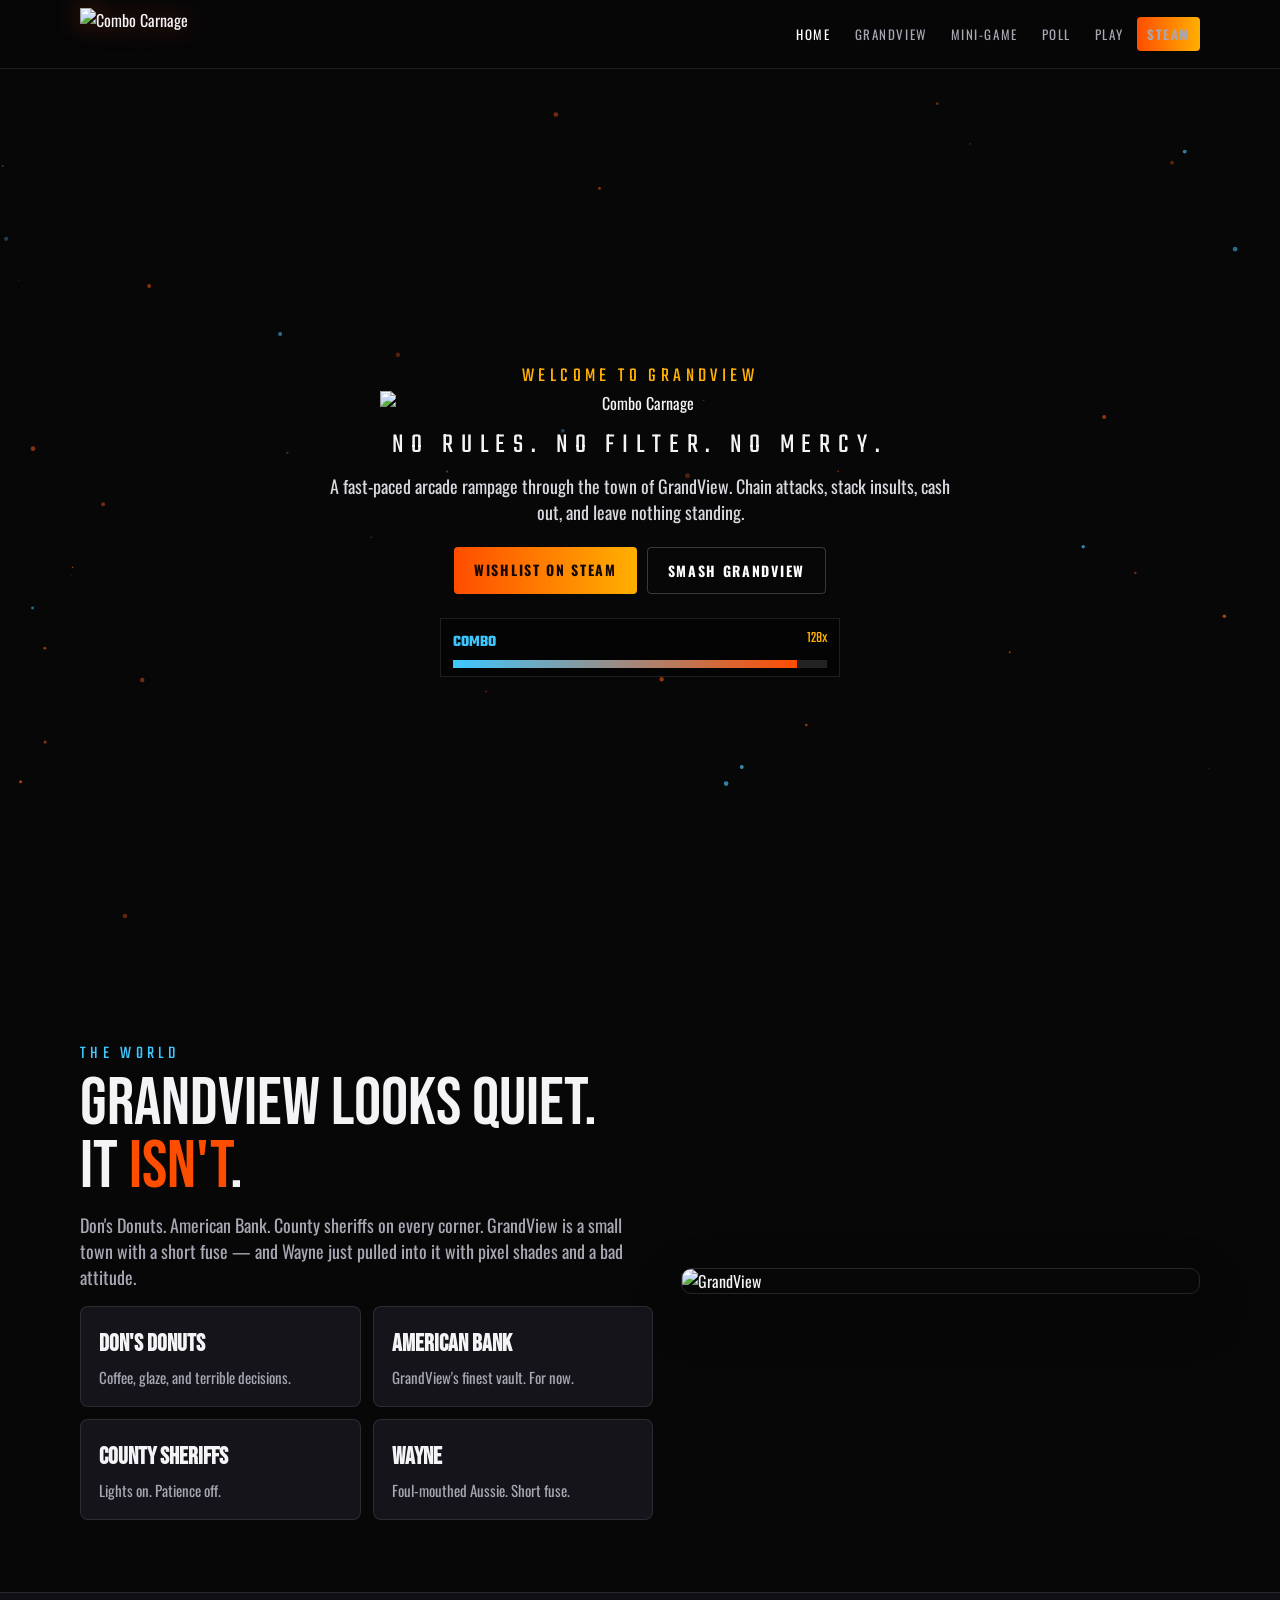
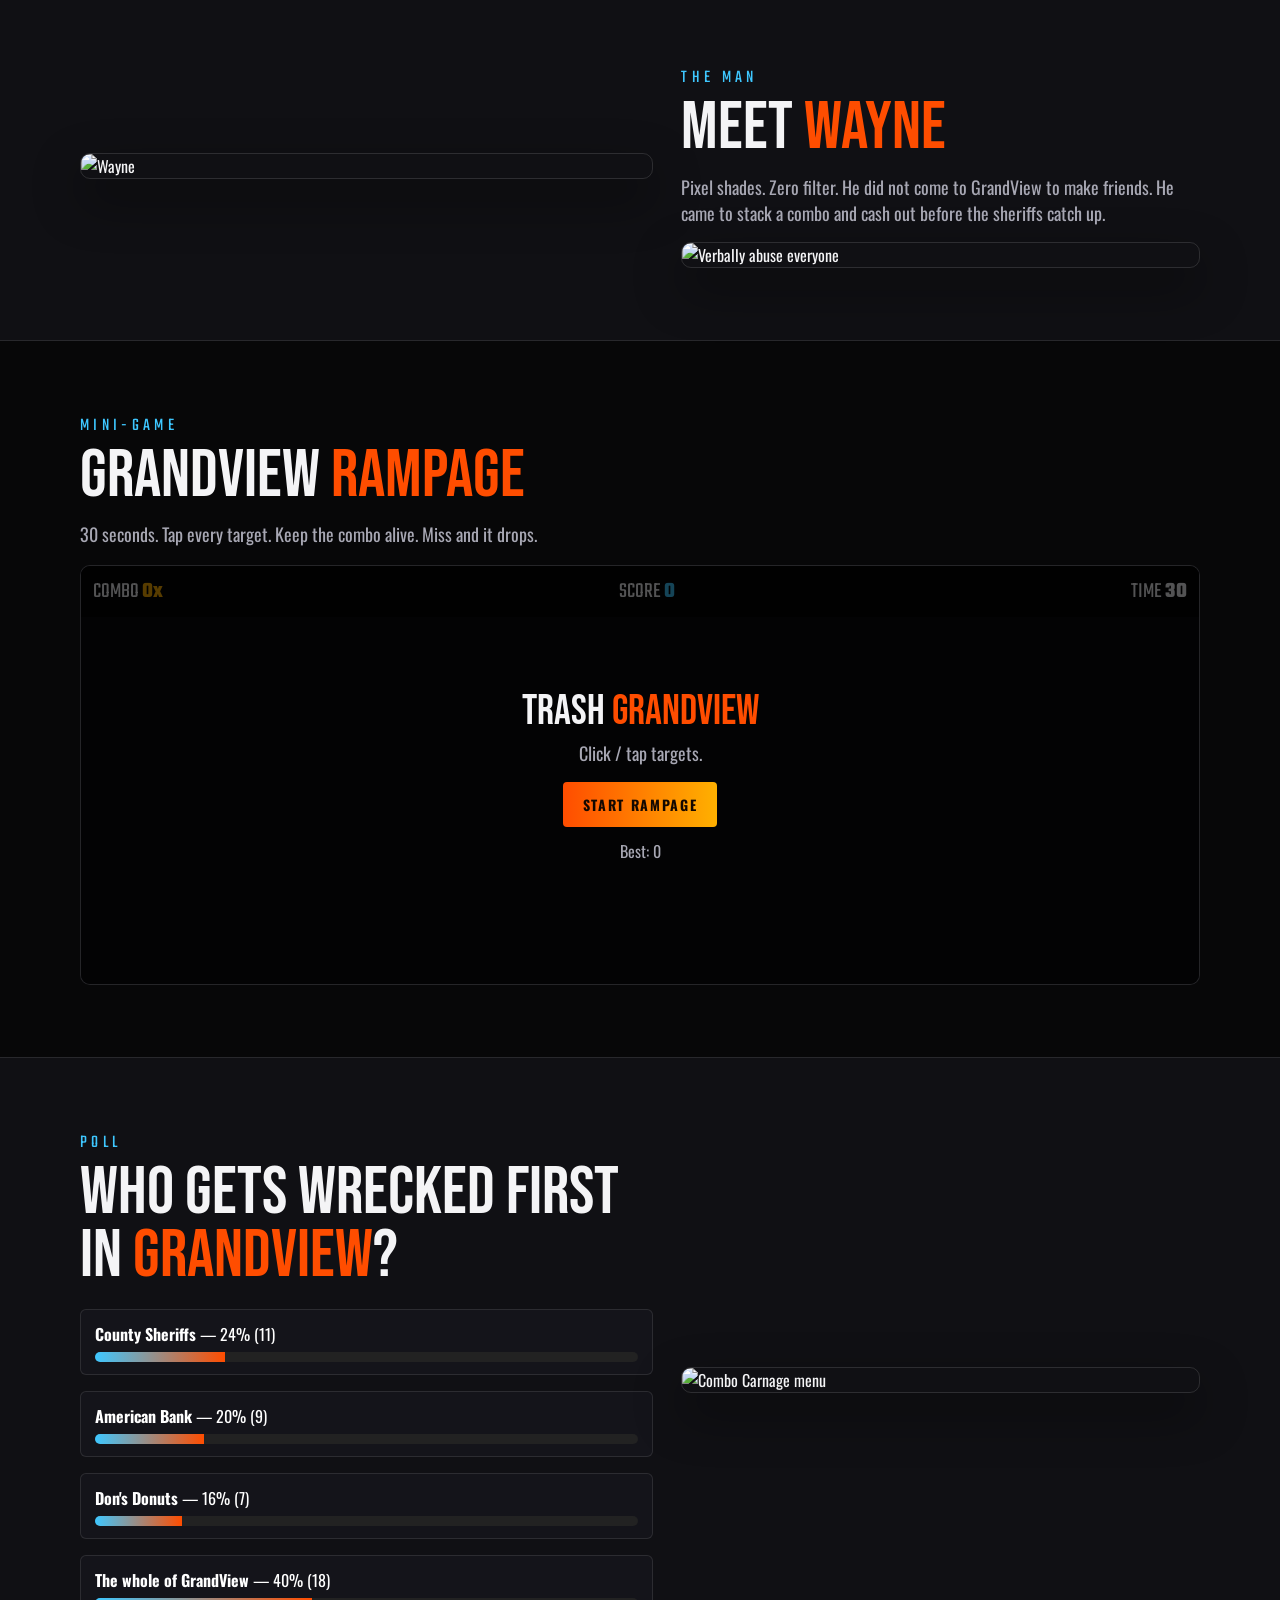
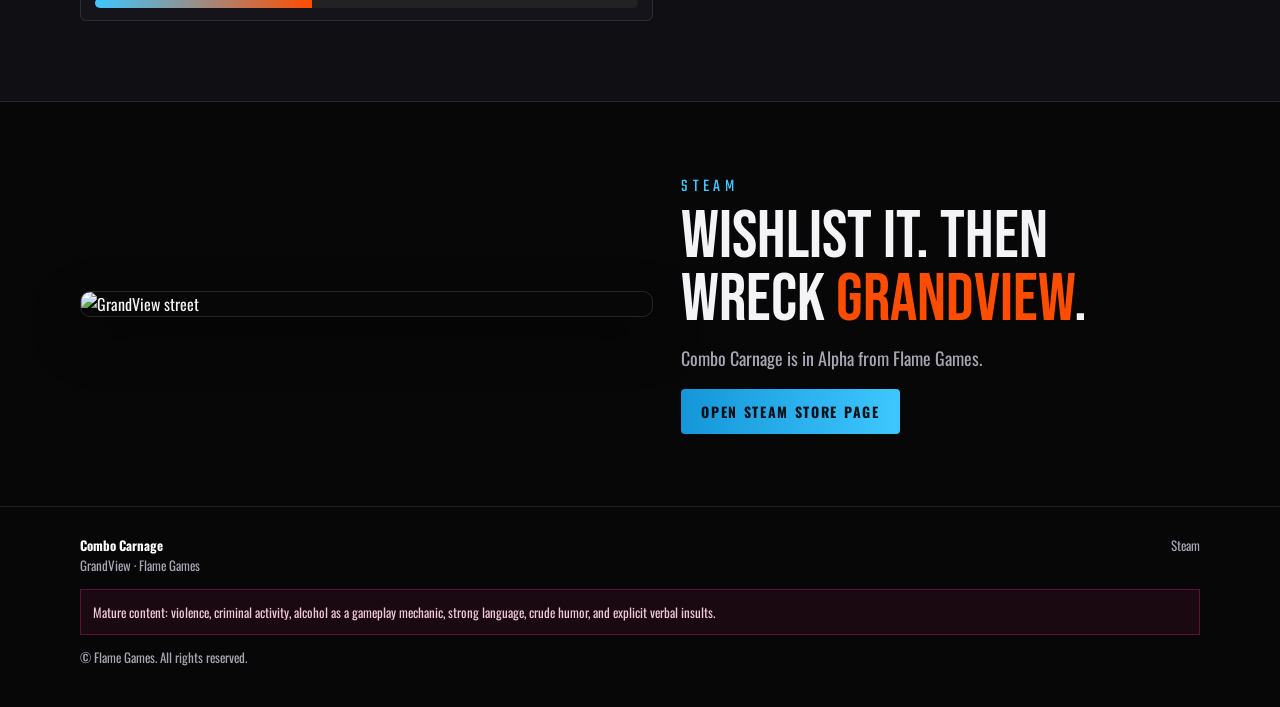
==== commit dbe2b078: "Update index.html" ====
--- a/index.html
+++ b/index.html
@@ -215,3 +215,8 @@
   try{votes=JSON.parse(localStorage.getItem(key+"_tally")||"null");}catch(e){votes=null;}
   if(!votes)votes={0:11,1:9,2:7,3:18};
   function render(sel){if(!box)return;var total=0;for(var i=0;i<opts.length;i++)total+=votes[i]||0;box.innerHTML="";for(var i=0;i<opts.length;i++){(function(i){var n=votes[i]||0,pct=total?Math.round(n*100/total):0;var b=document.createElement("button");b.type="button";b.innerHTML="<strong>"+opts[i]+"</strong> — "+pct+"% ("+n+")<div class='pbar'><div class='pfill' style='width:"+pct+"%'></div></div>";if(sel===i)b.style.borderColor="#ff4d00";if(!voted){b.onclick=function(){votes[i]=(votes[i]||0)+1;localStorage.setItem(key+"_tally",JSON.stringify(votes));localStorage.setItem(key+"_me",String(i));voted=String(i);render(i);};}box.appendChild(b);})(i);}}
+  render(voted==null?-1:parseInt(voted,10));
+})();
+</script>
+</body>
+</html>
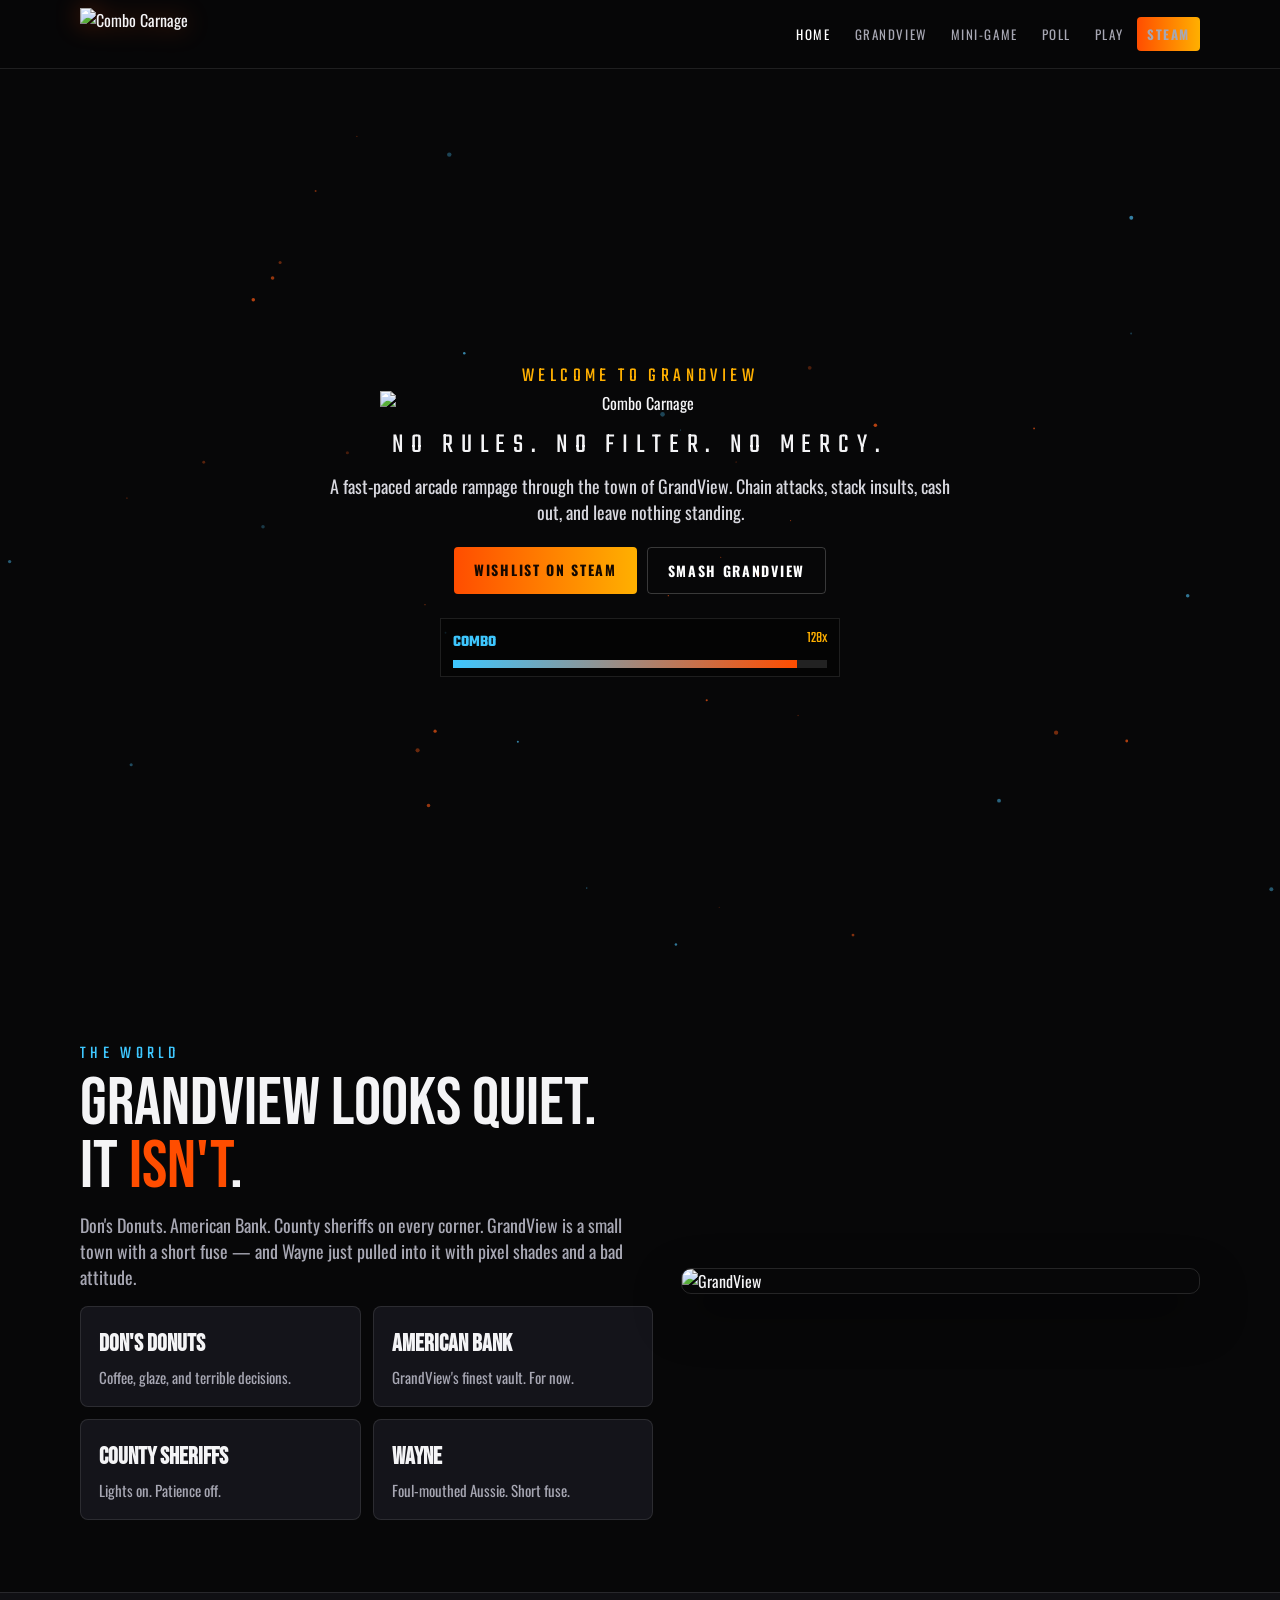
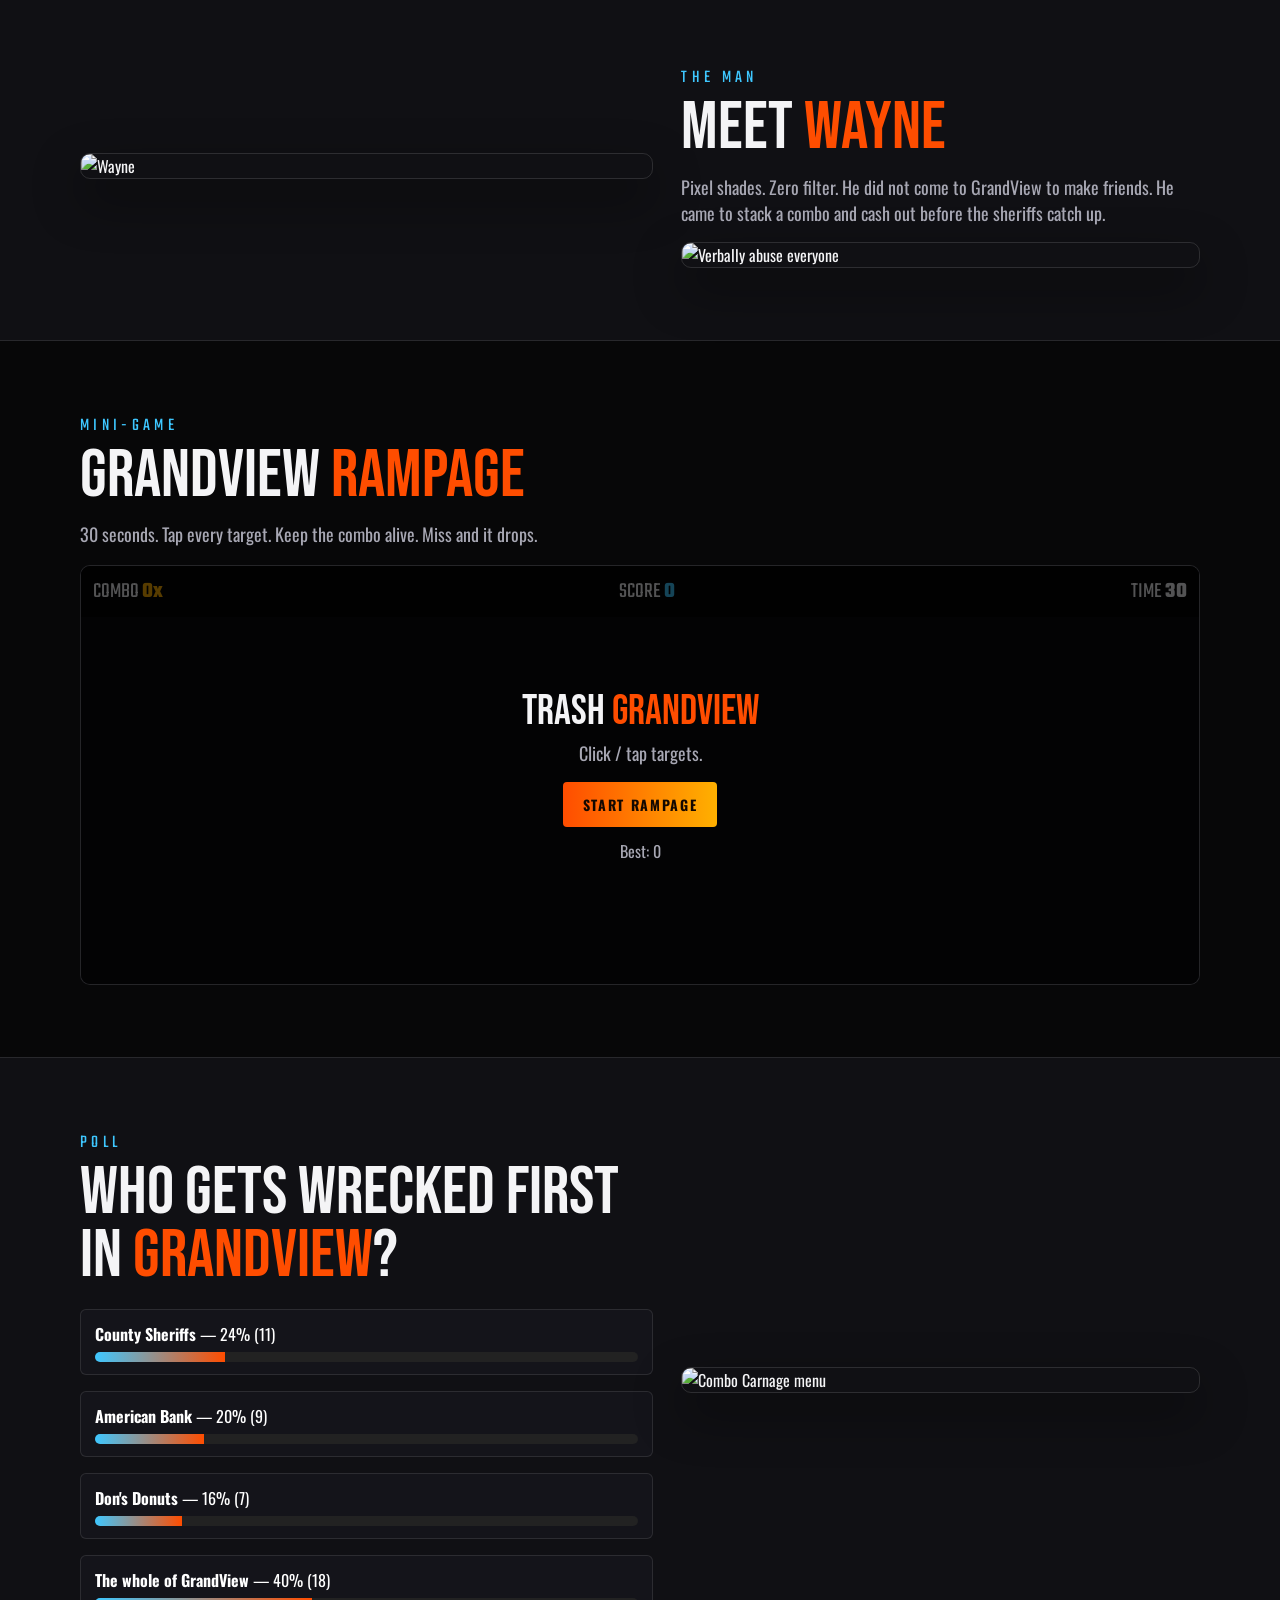
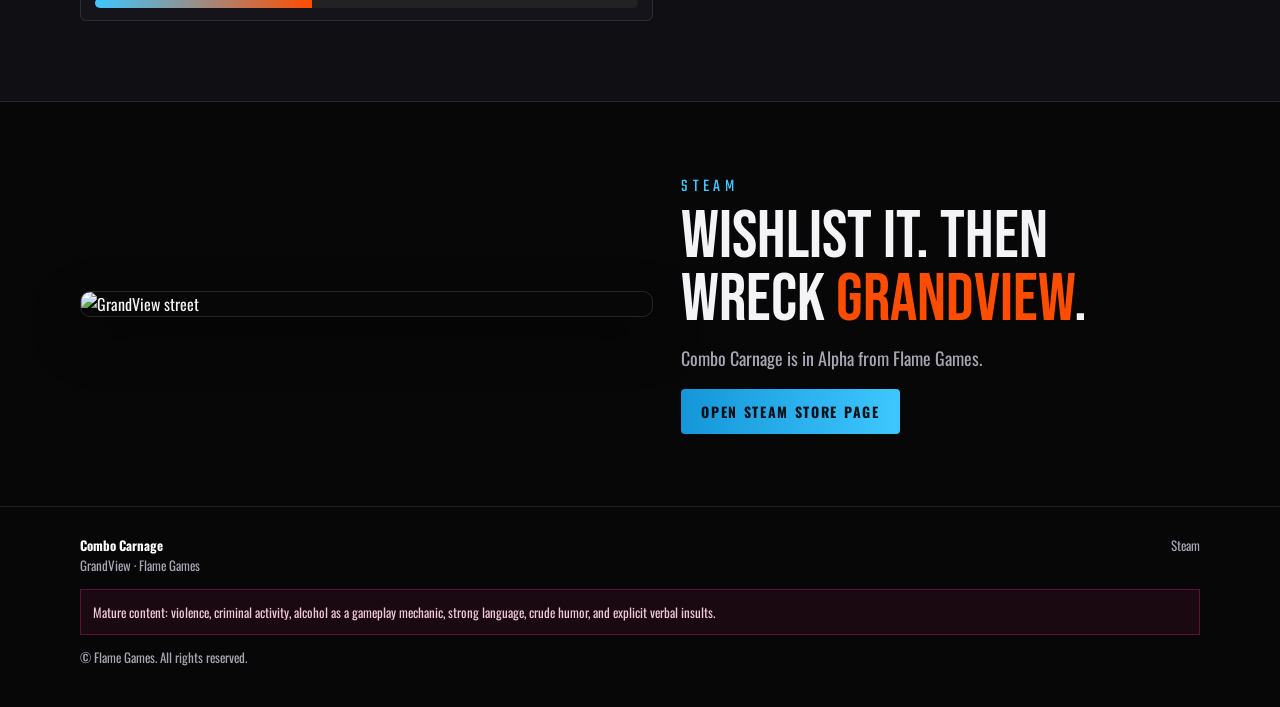
==== commit 0daf0d37: "Update index.html" ====
--- a/index.html
+++ b/index.html
@@ -88,7 +88,6 @@
     </div>
   </div>
 </nav>
-
 <section class="hero" id="top">
   <div class="hero-photo"></div>
   <div class="hero-dim"></div>
@@ -105,7 +104,6 @@
     <div class="meter"><b>COMBO</b><span id="heroCombo">0x</span><div class="bar"><div class="fill"></div></div></div>
   </div>
 </section>
-
 <section id="grandview">
   <div class="in grid">
     <div>
@@ -122,7 +120,6 @@
     <div class="shot"><img src="images/grandview.jpg" alt="GrandView"></div>
   </div>
 </section>
-
 <section class="band">
   <div class="in grid">
     <div class="shot"><img src="images/wayne.png" alt="Wayne"></div>
@@ -134,7 +131,6 @@
     </div>
   </div>
 </section>
-
 <section id="rampage">
   <div class="in">
     <div class="k">Mini-game</div>
@@ -155,7 +151,6 @@
     </div>
   </div>
 </section>
-
 <section id="poll" class="band">
   <div class="in grid">
     <div>
@@ -166,7 +161,6 @@
     <div class="shot"><img src="images/menu.jpg" alt="Combo Carnage menu"></div>
   </div>
 </section>
-
 <section id="play">
   <div class="in grid">
     <div class="shot"><img src="images/street.png" alt="GrandView street"></div>
@@ -178,7 +172,6 @@
     </div>
   </div>
 </section>
-
 <footer>
   <div class="in" style="display:flex;justify-content:space-between;gap:16px;flex-wrap:wrap">
     <div><strong style="color:#fff">Combo Carnage</strong><br>GrandView · Flame Games</div>
@@ -187,9 +180,14 @@
   <div class="in warn">Mature content: violence, criminal activity, alcohol as a gameplay mechanic, strong language, crude humor, and explicit verbal insults.</div>
   <p class="in" style="margin-top:12px">&copy; Flame Games. All rights reserved.</p>
 </footer>
-
 <script>
 (function(){
+  function storeGet(k, fb){
+    try{ var v=localStorage.getItem(k); return v==null?fb:v; }catch(e){ return fb; }
+  }
+  function storeSet(k, v){
+    try{ localStorage.setItem(k, v); }catch(e){}
+  }
   var heroN=document.getElementById("heroCombo");
   if(heroN){var t=128,s=performance.now();function tick(n){var p=Math.min(1,(n-s)/1600);heroN.textContent=Math.round(t*(1-Math.pow(1-p,3)))+"x";if(p<1)requestAnimationFrame(tick);}requestAnimationFrame(tick);}
   var canvas=document.getElementById("embers");
@@ -203,18 +201,18 @@
   var types=[{cls:"t-cop",emoji:"🚓",pts:15},{cls:"t-donut",emoji:"🍩",pts:10},{cls:"t-bank",emoji:"🏦",pts:20},{cls:"t-beer",emoji:"🍺",pts:12}];
   var arena=document.getElementById("arena"),start=document.getElementById("gStart"),go=document.getElementById("gGo");
   var comboEl=document.getElementById("gCombo"),scoreEl=document.getElementById("gScore"),timeEl=document.getElementById("gTime"),bestEl=document.getElementById("gBest");
-  var playing=false,combo=0,score=0,timeLeft=30,spawnT,clockT,targets=[],best=parseInt(localStorage.getItem("cc_gv_best")||"0",10);
+  var playing=false,combo=0,score=0,timeLeft=30,spawnT,clockT,targets=[],best=parseInt(storeGet("cc_gv_best","0"),10)||0;
   if(bestEl)bestEl.textContent="Best: "+best;
   function clearTargets(){for(var i=0;i<targets.length;i++)if(targets[i].parentNode)targets[i].parentNode.removeChild(targets[i]);targets=[];}
-  function spawn(){if(!playing||!arena)return;var spec=types[Math.floor(Math.random()*types.length)];var el=document.createElement("div");el.className="target "+spec.cls;el.textContent=spec.emoji;el.style.left=(8+Math.random()*84)+"%";el.style.top=(22+Math.random()*68)+"%";el.onclick=function(ev){ev.stopPropagation();if(!playing)return;combo+=1;var add=spec.pts*Math.max(1,combo);score+=add;comboEl.textContent=combo+"x";scoreEl.textContent=score;pop(el.style.left,el.style.top,"+"+add+"  "+insults[Math.floor(Math.random()*insults.length)]);if(el.parentNode)el.parentNode.removeChild(el);};arena.appendChild(el);targets.push(el);setTimeout(function(){if(el.parentNode){el.parentNode.removeChild(el);combo=0;comboEl.textContent="0x";}},1400);}
+  function spawn(){if(!playing||!arena)return;var spec=types[Math.floor(Math.random()*types.length)];var el=document.createElement("div");el.className="target "+spec.cls;el.textContent=spec.emoji;el.style.left=(8+Math.random()*84)+"%";el.style.top=(22+Math.random()*68)+"%";el.onpointerdown=function(ev){ev.preventDefault();ev.stopPropagation();if(!playing)return;combo+=1;var add=spec.pts*Math.max(1,combo);score+=add;comboEl.textContent=combo+"x";scoreEl.textContent=score;pop(el.style.left,el.style.top,"+"+add+"  "+insults[Math.floor(Math.random()*insults.length)]);if(el.parentNode)el.parentNode.removeChild(el);};arena.appendChild(el);targets.push(el);setTimeout(function(){if(el.parentNode){el.parentNode.removeChild(el);combo=0;comboEl.textContent="0x";}},1400);}
   function pop(l,t,text){var f=document.createElement("div");f.className="float";f.textContent=text;f.style.left=l;f.style.top=t;f.style.color="#ffb000";arena.appendChild(f);setTimeout(function(){if(f.parentNode)f.parentNode.removeChild(f);},700);}
-  function end(){playing=false;clearInterval(spawnT);clearInterval(clockT);clearTargets();if(score>best){best=score;localStorage.setItem("cc_gv_best",String(best));}start.classList.remove("hidden");start.style.display="flex";bestEl.textContent="Score "+score+"  ·  Best "+best;go.textContent="Run it back";}
+  function end(){playing=false;clearInterval(spawnT);clearInterval(clockT);clearTargets();if(score>best){best=score;storeSet("cc_gv_best",String(best));}start.classList.remove("hidden");start.style.display="flex";bestEl.textContent="Score "+score+"  ·  Best "+best;go.textContent="Run it back";}
   if(go)go.onclick=function(){playing=true;combo=0;score=0;timeLeft=30;comboEl.textContent="0x";scoreEl.textContent="0";timeEl.textContent="30";start.classList.add("hidden");start.style.display="none";clearTargets();spawn();spawnT=setInterval(spawn,650);clockT=setInterval(function(){timeLeft-=1;timeEl.textContent=timeLeft;if(timeLeft<=0)end();},1000);};
-  if(arena)arena.addEventListener("click",function(e){if(playing&&e.target===arena){combo=0;comboEl.textContent="0x";}});
-  var opts=["County Sheriffs","American Bank","Don's Donuts","The whole of GrandView"],key="cc_gv_poll",votes,voted=localStorage.getItem(key+"_me"),box=document.getElementById("pollBox");
-  try{votes=JSON.parse(localStorage.getItem(key+"_tally")||"null");}catch(e){votes=null;}
+  if(arena)arena.addEventListener("pointerdown",function(e){if(playing&&e.target===arena){combo=0;comboEl.textContent="0x";}});
+  var opts=["County Sheriffs","American Bank","Don's Donuts","The whole of GrandView"],key="cc_gv_poll",votes,voted=storeGet(key+"_me",null),box=document.getElementById("pollBox");
+  try{votes=JSON.parse(storeGet(key+"_tally","null")||"null");}catch(e){votes=null;}
   if(!votes)votes={0:11,1:9,2:7,3:18};
-  function render(sel){if(!box)return;var total=0;for(var i=0;i<opts.length;i++)total+=votes[i]||0;box.innerHTML="";for(var i=0;i<opts.length;i++){(function(i){var n=votes[i]||0,pct=total?Math.round(n*100/total):0;var b=document.createElement("button");b.type="button";b.innerHTML="<strong>"+opts[i]+"</strong> — "+pct+"% ("+n+")<div class='pbar'><div class='pfill' style='width:"+pct+"%'></div></div>";if(sel===i)b.style.borderColor="#ff4d00";if(!voted){b.onclick=function(){votes[i]=(votes[i]||0)+1;localStorage.setItem(key+"_tally",JSON.stringify(votes));localStorage.setItem(key+"_me",String(i));voted=String(i);render(i);};}box.appendChild(b);})(i);}}
+  function render(sel){if(!box)return;var total=0;for(var i=0;i<opts.length;i++)total+=votes[i]||0;box.innerHTML="";for(var i=0;i<opts.length;i++){(function(i){var n=votes[i]||0,pct=total?Math.round(n*100/total):0;var b=document.createElement("button");b.type="button";b.innerHTML="<strong>"+opts[i]+"</strong> — "+pct+"% ("+n+")<div class='pbar'><div class='pfill' style='width:"+pct+"%'></div></div>";if(sel===i)b.style.borderColor="#ff4d00";if(!voted){b.onclick=function(){votes[i]=(votes[i]||0)+1;storeSet(key+"_tally",JSON.stringify(votes));storeSet(key+"_me",String(i));voted=String(i);render(i);};}box.appendChild(b);})(i);}}
   render(voted==null?-1:parseInt(voted,10));
 })();
 </script>
